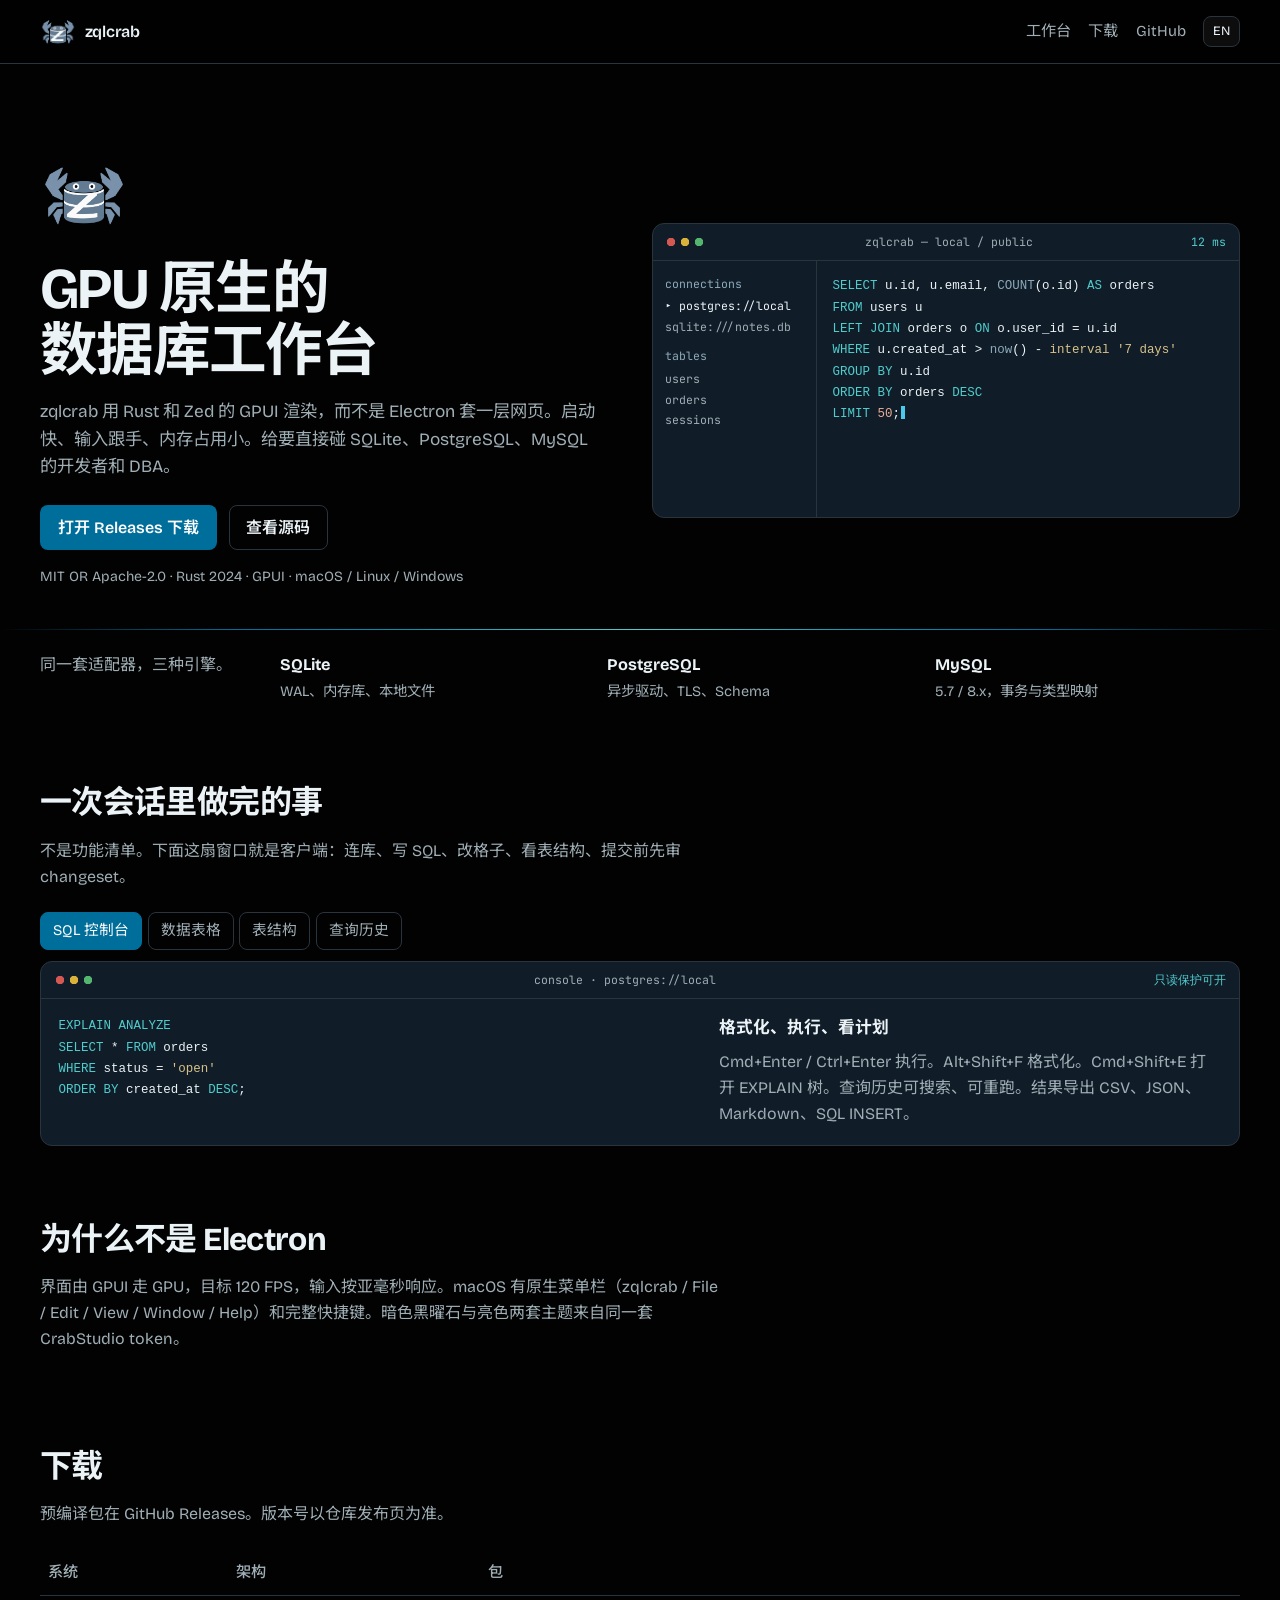
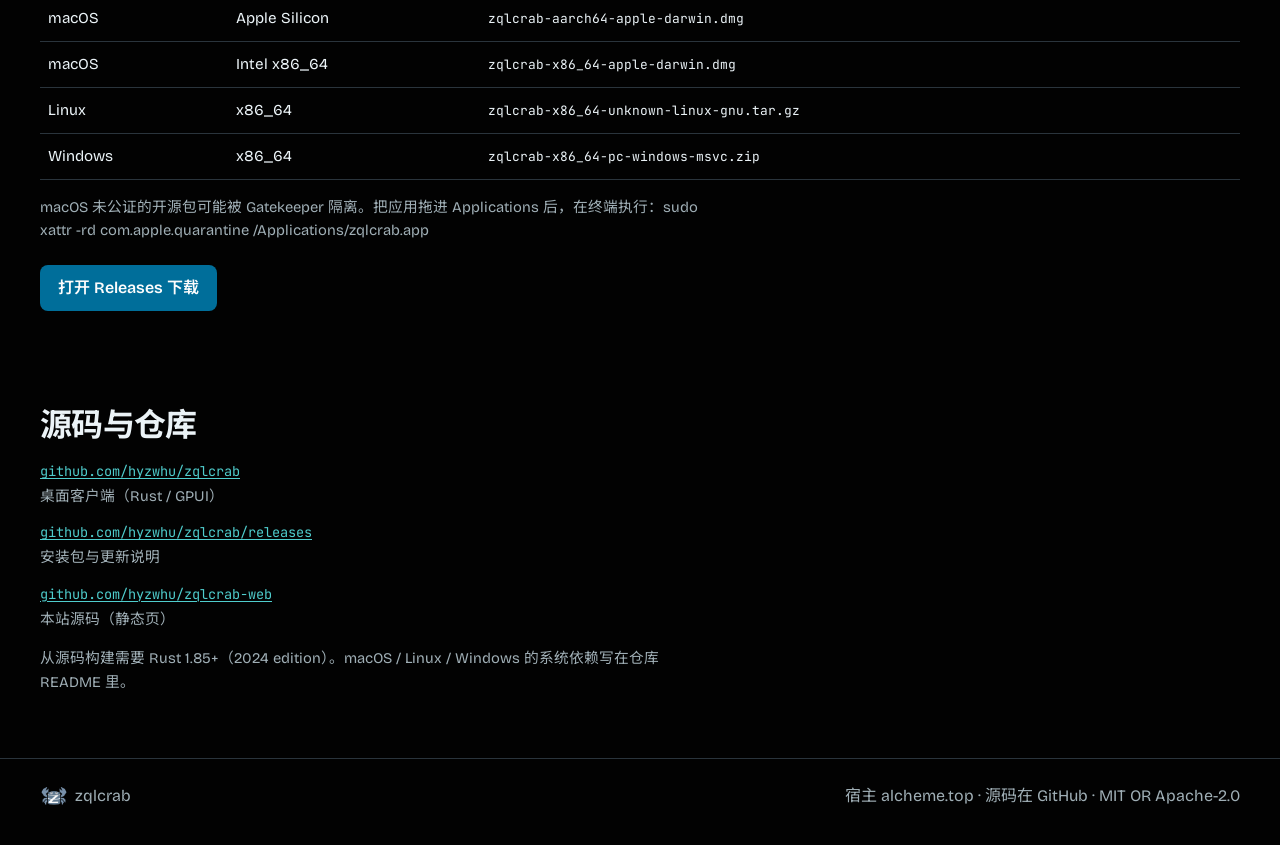
==== index.html @ 31f0d7bd "feat: add zqlcrab product portal for alcheme.top Static bilingual landing page with GitHub source/re" ====
<!DOCTYPE html>
<html lang="zh-CN">
  <head>
    <meta charset="utf-8" />
    <meta name="viewport" content="width=device-width, initial-scale=1" />
    <title>zqlcrab — GPU 原生数据库客户端</title>
    <meta
      name="description"
      content="zqlcrab 是用 Rust 与 GPUI 打造的 GPU 加速数据库桌面客户端。连接 SQLite、PostgreSQL、MySQL，无 Electron、无 Webview。"
    />
    <link rel="canonical" href="https://alcheme.top/" />
    <meta property="og:title" content="zqlcrab — GPU 原生数据库客户端" />
    <meta
      property="og:description"
      content="Rust + GPUI。120 FPS。SQLite / PostgreSQL / MySQL。"
    />
    <meta property="og:url" content="https://alcheme.top/" />
    <meta property="og:type" content="website" />
    <meta property="og:image" content="https://alcheme.top/assets/logo.png" />
    <meta name="theme-color" content="#0a0a0a" />
    <link rel="icon" href="assets/favicon-32.png" type="image/png" />
    <link rel="apple-touch-icon" href="assets/apple-touch-icon.png" />
    <link rel="preconnect" href="https://fonts.googleapis.com" />
    <link rel="preconnect" href="https://fonts.gstatic.com" crossorigin />
    <link
      href="https://fonts.googleapis.com/css2?family=Bricolage+Grotesque:opsz,wght@12..96,400;500;600;700&family=JetBrains+Mono:wght@400;500&family=Noto+Sans+SC:wght@400;500;700&display=swap"
      rel="stylesheet"
    />
    <link rel="stylesheet" href="styles.css" />
  </head>
  <body>
    <a class="skip" href="#main" data-i18n="skip">跳到正文</a>

    <header class="nav">
      <a class="brand" href="#top">
        <img src="assets/logo.png" alt="" width="36" height="36" />
        <span>zqlcrab</span>
      </a>
      <nav aria-label="Primary">
        <a href="#workbench" data-i18n="navWorkbench">工作台</a>
        <a href="#download" data-i18n="navDownload">下载</a>
        <a href="https://github.com/hyzwhu/zqlcrab" rel="noopener noreferrer">GitHub</a>
        <button type="button" class="lang" id="lang-toggle" aria-pressed="false">
          EN
        </button>
      </nav>
    </header>

    <main id="main">
      <section class="hero" id="top">
        <div class="hero-copy">
          <p class="mark">
            <img src="assets/logo.png" alt="zqlcrab crab-and-barrel mark" width="88" height="88" />
          </p>
          <h1 data-i18n="heroTitle">GPU 原生的数据库工作台</h1>
          <p class="lede" data-i18n="heroLede">
            zqlcrab 用 Rust 和 Zed 的 GPUI 渲染，而不是 Electron 套一层网页。启动快、输入跟手、内存占用小。给要直接碰 SQLite、PostgreSQL、MySQL 的开发者和 DBA。
          </p>
          <div class="cta-row">
            <a class="btn primary" href="https://github.com/hyzwhu/zqlcrab/releases" rel="noopener noreferrer" data-i18n="ctaDownload">打开 Releases 下载</a>
            <a class="btn ghost" href="https://github.com/hyzwhu/zqlcrab" rel="noopener noreferrer" data-i18n="ctaSource">查看源码</a>
          </div>
          <p class="meta">
            MIT OR Apache-2.0
            ·
            <span data-i18n="metaStack">Rust 2024 · GPUI · macOS / Linux / Windows</span>
          </p>
        </div>

        <aside class="hero-stage" aria-hidden="true">
          <div class="window">
            <div class="titlebar">
              <span class="dots"></span>
              <span class="title">zqlcrab — local / public</span>
              <span class="ping">12 ms</span>
            </div>
            <div class="window-body">
              <div class="sidebar">
                <p class="side-label">connections</p>
                <p class="side-item on">▸ postgres://local</p>
                <p class="side-item">sqlite:///notes.db</p>
                <p class="side-label">tables</p>
                <p class="side-item">users</p>
                <p class="side-item">orders</p>
                <p class="side-item">sessions</p>
              </div>
              <div class="console">
                <pre><code><span class="kw">SELECT</span> u.id, u.email, <span class="fn">COUNT</span>(o.id) <span class="kw">AS</span> orders
<span class="kw">FROM</span> users u
<span class="kw">LEFT JOIN</span> orders o <span class="kw">ON</span> o.user_id = u.id
<span class="kw">WHERE</span> u.created_at &gt; <span class="fn">now</span>() - <span class="str">interval '7 days'</span>
<span class="kw">GROUP BY</span> u.id
<span class="kw">ORDER BY</span> orders <span class="kw">DESC</span>
<span class="kw">LIMIT</span> <span class="num">50</span>;<span class="caret"></span></code></pre>
              </div>
            </div>
          </div>
        </aside>
      </section>

      <div class="waterline" aria-hidden="true"></div>

      <section class="engines" aria-label="Supported engines">
        <p data-i18n="enginesLead">同一套适配器，三种引擎。</p>
        <ul>
          <li><strong>SQLite</strong> <span data-i18n="engSqlite">WAL、内存库、本地文件</span></li>
          <li><strong>PostgreSQL</strong> <span data-i18n="engPg">异步驱动、TLS、Schema</span></li>
          <li><strong>MySQL</strong> <span data-i18n="engMy">5.7 / 8.x，事务与类型映射</span></li>
        </ul>
      </section>

      <section class="workbench" id="workbench">
        <header class="section-head">
          <h2 data-i18n="wbTitle">一次会话里做完的事</h2>
          <p data-i18n="wbLede">
            不是功能清单。下面这扇窗口就是客户端：连库、写 SQL、改格子、看表结构、提交前先审 changeset。
          </p>
        </header>

        <div class="tour">
          <div class="tour-tabs" role="tablist" aria-label="Workbench panels">
            <button type="button" role="tab" id="tab-console" aria-controls="panel-console" aria-selected="true" data-panel="console" data-i18n="tabConsole">SQL 控制台</button>
            <button type="button" role="tab" id="tab-grid" aria-controls="panel-grid" aria-selected="false" data-panel="grid" data-i18n="tabGrid">数据表格</button>
            <button type="button" role="tab" id="tab-schema" aria-controls="panel-schema" aria-selected="false" data-panel="schema" data-i18n="tabSchema">表结构</button>
            <button type="button" role="tab" id="tab-history" aria-controls="panel-history" aria-selected="false" data-panel="history" data-i18n="tabHistory">查询历史</button>
          </div>

          <div class="tour-stage window">
            <div class="titlebar">
              <span class="dots"></span>
              <span class="title" id="tour-title">console · postgres://local</span>
              <span class="ping" data-i18n="safeMode">只读保护可开</span>
            </div>

            <div class="panel on" id="panel-console" role="tabpanel" aria-labelledby="tab-console">
              <div class="split">
                <pre class="sql"><code><span class="kw">EXPLAIN</span> <span class="kw">ANALYZE</span>
<span class="kw">SELECT</span> * <span class="kw">FROM</span> orders
<span class="kw">WHERE</span> status = <span class="str">'open'</span>
<span class="kw">ORDER BY</span> created_at <span class="kw">DESC</span>;</code></pre>
                <div class="copy">
                  <h3 data-i18n="consoleH">格式化、执行、看计划</h3>
                  <p data-i18n="consoleP">
                    Cmd+Enter / Ctrl+Enter 执行。Alt+Shift+F 格式化。Cmd+Shift+E 打开 EXPLAIN 树。查询历史可搜索、可重跑。结果导出 CSV、JSON、Markdown、SQL INSERT。
                  </p>
                </div>
              </div>
            </div>

            <div class="panel" id="panel-grid" role="tabpanel" aria-labelledby="tab-grid" hidden>
              <div class="split">
                <table class="grid">
                  <thead>
                    <tr><th>id</th><th>email</th><th>plan</th><th>created_at</th></tr>
                  </thead>
                  <tbody>
                    <tr><td>1042</td><td>ada@harbor.dev</td><td class="dirty">pro</td><td>2026-09-01</td></tr>
                    <tr class="strike"><td>1043</td><td>lin@harbor.dev</td><td>free</td><td>2026-09-04</td></tr>
                    <tr class="insert"><td>·</td><td>new@harbor.dev</td><td>pro</td><td>2026-09-20</td></tr>
                  </tbody>
                </table>
                <div class="copy">
                  <h3 data-i18n="gridH">改格子，先审再写库</h3>
                  <p data-i18n="gridP">
                    双击编辑。插入空行或克隆一行。删除带删除线。所有 INSERT / UPDATE / DELETE 先收进 changeset，生成一段事务 SQL，确认后才提交。
                  </p>
                </div>
              </div>
            </div>

            <div class="panel" id="panel-schema" role="tabpanel" aria-labelledby="tab-schema" hidden>
              <div class="split">
                <table class="grid schema">
                  <thead>
                    <tr><th>column</th><th>type</th><th>null</th><th>key</th></tr>
                  </thead>
                  <tbody>
                    <tr><td>id</td><td>bigint</td><td>NO</td><td>PK</td></tr>
                    <tr><td>email</td><td>text</td><td>NO</td><td>UQ</td></tr>
                    <tr><td>plan</td><td>text</td><td>NO</td><td></td></tr>
                    <tr><td>created_at</td><td>timestamptz</td><td>NO</td><td></td></tr>
                  </tbody>
                </table>
                <div class="copy">
                  <h3 data-i18n="schemaH">建表时就能看到方言 DDL</h3>
                  <p data-i18n="schemaP">
                    可视化加列、主键、自增、默认值、注释。索引设计器支持多列唯一/普通索引。可以直接执行，或把 DDL 丢进控制台再改。
                  </p>
                </div>
              </div>
            </div>

            <div class="panel" id="panel-history" role="tabpanel" aria-labelledby="tab-history" hidden>
              <div class="split">
                <ul class="history">
                  <li><time>12:04</time><code>SELECT count(*) FROM orders</code></li>
                  <li><time>11:51</time><code>UPDATE users SET plan = 'pro' WHERE id = 1042</code></li>
                  <li><time>11:40</time><code>EXPLAIN ANALYZE SELECT * FROM orders</code></li>
                </ul>
                <div class="copy">
                  <h3 data-i18n="histH">会话还在</h3>
                  <p data-i18n="histP">
                    连接写在本机配置里。上次打开的库会在下次启动时接上。延迟 ping、测试连接、切库都在标题栏完成。
                  </p>
                </div>
              </div>
            </div>
          </div>
        </div>
      </section>

      <section class="native">
        <h2 data-i18n="nativeTitle">为什么不是 Electron</h2>
        <p data-i18n="nativeP">
          界面由 GPUI 走 GPU，目标 120 FPS，输入按亚毫秒响应。macOS 有原生菜单栏（zqlcrab / File / Edit / View / Window / Help）和完整快捷键。暗色黑曜石与亮色两套主题来自同一套 CrabStudio token。
        </p>
      </section>

      <section class="download" id="download">
        <h2 data-i18n="dlTitle">下载</h2>
        <p data-i18n="dlLede">
          预编译包在 GitHub Releases。版本号以仓库发布页为准。
        </p>
        <div class="table-wrap">
          <table>
            <thead>
              <tr>
                <th data-i18n="colOs">系统</th>
                <th data-i18n="colArch">架构</th>
                <th data-i18n="colPkg">包</th>
              </tr>
            </thead>
            <tbody>
              <tr>
                <td>macOS</td>
                <td>Apple Silicon</td>
                <td><code>zqlcrab-aarch64-apple-darwin.dmg</code></td>
              </tr>
              <tr>
                <td>macOS</td>
                <td>Intel x86_64</td>
                <td><code>zqlcrab-x86_64-apple-darwin.dmg</code></td>
              </tr>
              <tr>
                <td>Linux</td>
                <td>x86_64</td>
                <td><code>zqlcrab-x86_64-unknown-linux-gnu.tar.gz</code></td>
              </tr>
              <tr>
                <td>Windows</td>
                <td>x86_64</td>
                <td><code>zqlcrab-x86_64-pc-windows-msvc.zip</code></td>
              </tr>
            </tbody>
          </table>
        </div>
        <p class="note" data-i18n="gatekeeper">
          macOS 未公证的开源包可能被 Gatekeeper 隔离。把应用拖进 Applications 后，在终端执行：sudo xattr -rd com.apple.quarantine /Applications/zqlcrab.app
        </p>
        <p>
          <a class="btn primary" href="https://github.com/hyzwhu/zqlcrab/releases" rel="noopener noreferrer" data-i18n="ctaDownload">打开 Releases 下载</a>
        </p>
      </section>

      <section class="source" id="source">
        <h2 data-i18n="srcTitle">源码与仓库</h2>
        <ul class="repos">
          <li>
            <a href="https://github.com/hyzwhu/zqlcrab" rel="noopener noreferrer">github.com/hyzwhu/zqlcrab</a>
            <span data-i18n="repoApp">桌面客户端（Rust / GPUI）</span>
          </li>
          <li>
            <a href="https://github.com/hyzwhu/zqlcrab/releases" rel="noopener noreferrer">github.com/hyzwhu/zqlcrab/releases</a>
            <span data-i18n="repoRel">安装包与更新说明</span>
          </li>
          <li>
            <a href="https://github.com/hyzwhu/zqlcrab-web" rel="noopener noreferrer">github.com/hyzwhu/zqlcrab-web</a>
            <span data-i18n="repoWeb">本站源码（静态页）</span>
          </li>
        </ul>
        <p class="note" data-i18n="srcNote">
          从源码构建需要 Rust 1.85+（2024 edition）。macOS / Linux / Windows 的系统依赖写在仓库 README 里。
        </p>
      </section>
    </main>

    <footer>
      <p>
        <img src="assets/logo.png" alt="" width="28" height="28" />
        zqlcrab
      </p>
      <p>
        <span data-i18n="footer">宿主 alcheme.top · 源码在 GitHub · MIT OR Apache-2.0</span>
      </p>
    </footer>

    <script src="app.js"></script>
  </body>
</html>
---- styles.css ----
:root {
  --bg: oklch(0.09 0 0);
  --surface: oklch(0.16 0 0);
  --surface-app: oklch(0.22 0.03 250);
  --ink: oklch(0.96 0.01 230);
  --muted: oklch(0.74 0.02 230);
  --primary: oklch(0.5 0.12 230);
  --primary-hover: oklch(0.44 0.11 230);
  --on-primary: oklch(0.99 0 0);
  --tide: oklch(0.78 0.11 195);
  --on-tide: oklch(0.14 0.02 230);
  --steel: oklch(0.72 0.04 230);
  --border: oklch(0.32 0.02 240);
  --focus: oklch(0.78 0.12 220);
  --success: oklch(0.48 0.1 160);
  --dirty: oklch(0.72 0.14 75);
  --insert: oklch(0.55 0.1 160);
  --danger: oklch(0.48 0.16 25);
  --font: "Bricolage Grotesque", "Noto Sans SC", sans-serif;
  --mono: "JetBrains Mono", Menlo, monospace;
  --radius: 8px;
  --z-nav: 20;
  --measure: 68ch;
}

*,
*::before,
*::after {
  box-sizing: border-box;
}

html {
  scroll-behavior: smooth;
  scroll-padding-top: 4.25rem;
}

body {
  margin: 0;
  background: var(--bg);
  color: var(--ink);
  font-family: var(--font);
  font-size: 1rem;
  line-height: 1.6;
  min-height: 100dvh;
}

img {
  max-width: 100%;
  height: auto;
}

a {
  color: var(--tide);
  text-decoration-thickness: 1px;
  text-underline-offset: 0.18em;
}

a:hover {
  color: var(--ink);
}

:focus-visible {
  outline: 2px solid var(--focus);
  outline-offset: 3px;
}

.skip {
  position: absolute;
  left: 0.75rem;
  top: -3rem;
  background: var(--primary);
  color: var(--on-primary);
  padding: 0.4rem 0.7rem;
  z-index: 40;
}

.skip:focus {
  top: 0.75rem;
}

.nav {
  position: sticky;
  top: 0;
  z-index: var(--z-nav);
  display: flex;
  align-items: center;
  justify-content: space-between;
  gap: 1rem;
  padding: 0.85rem clamp(1rem, 4vw, 2.5rem);
  background: color-mix(in oklch, var(--bg) 88%, transparent);
  backdrop-filter: blur(10px);
  border-bottom: 1px solid var(--border);
}

.brand {
  display: flex;
  align-items: center;
  gap: 0.55rem;
  color: var(--ink);
  text-decoration: none;
  font-weight: 600;
  letter-spacing: -0.02em;
}

.brand img {
  width: 36px;
  height: 36px;
  display: block;
}

.nav nav {
  display: flex;
  align-items: center;
  gap: 1.1rem;
}

.nav nav a {
  color: var(--muted);
  text-decoration: none;
  font-size: 0.95rem;
}

.nav nav a:hover {
  color: var(--ink);
}

.lang {
  appearance: none;
  border: 1px solid var(--border);
  background: var(--surface);
  color: var(--ink);
  font: inherit;
  font-size: 0.8rem;
  padding: 0.28rem 0.55rem;
  border-radius: var(--radius);
  cursor: pointer;
}

.lang[aria-pressed="true"] {
  border-color: var(--primary);
  color: var(--tide);
}

.hero {
  display: grid;
  grid-template-columns: minmax(0, 1fr) minmax(0, 1.05fr);
  gap: clamp(1.5rem, 4vw, 3.5rem);
  align-items: center;
  padding: clamp(2.5rem, 7vw, 5.5rem) clamp(1rem, 4vw, 2.5rem) 2.5rem;
}

.hero-copy h1 {
  font-size: clamp(2.1rem, 5.2vw, 3.6rem);
  font-weight: 700;
  letter-spacing: -0.03em;
  line-height: 1.08;
  text-wrap: balance;
  margin: 0 0 1rem;
  max-width: 14ch;
}

.lede {
  max-width: var(--measure);
  color: var(--muted);
  font-size: 1.08rem;
  margin: 0 0 1.5rem;
}

.mark {
  margin: 0 0 1.1rem;
}

.mark img {
  width: 88px;
  height: 88px;
  display: block;
}

.cta-row {
  display: flex;
  flex-wrap: wrap;
  gap: 0.75rem;
  margin-bottom: 1rem;
}

.btn {
  display: inline-flex;
  align-items: center;
  justify-content: center;
  min-height: 2.75rem;
  padding: 0.55rem 1.05rem;
  border-radius: var(--radius);
  font-weight: 600;
  text-decoration: none;
  border: 1px solid transparent;
}

.btn.primary {
  background: var(--primary);
  color: var(--on-primary);
}

.btn.primary:hover {
  background: var(--primary-hover);
  color: var(--on-primary);
}

.btn.ghost {
  background: transparent;
  color: var(--ink);
  border-color: var(--border);
}

.btn.ghost:hover {
  border-color: var(--steel);
  color: var(--ink);
}

.meta {
  color: var(--muted);
  font-size: 0.88rem;
  margin: 0;
}

.window {
  background: var(--surface-app);
  border: 1px solid var(--border);
  border-radius: 12px;
  overflow: hidden;
}

.titlebar {
  display: flex;
  align-items: center;
  justify-content: space-between;
  gap: 0.75rem;
  padding: 0.55rem 0.8rem;
  border-bottom: 1px solid var(--border);
  font-family: var(--mono);
  font-size: 0.72rem;
  color: var(--muted);
}

.dots {
  width: 42px;
  height: 10px;
  border-radius: 999px;
  background:
    radial-gradient(circle at 6px 5px, oklch(0.62 0.16 25) 4px, transparent 4.5px),
    radial-gradient(circle at 20px 5px, oklch(0.78 0.14 90) 4px, transparent 4.5px),
    radial-gradient(circle at 34px 5px, oklch(0.7 0.14 150) 4px, transparent 4.5px);
}

.ping {
  color: var(--tide);
}

.window-body {
  display: grid;
  grid-template-columns: 10.25rem minmax(0, 1fr);
  min-height: 16rem;
}

.sidebar {
  border-right: 1px solid var(--border);
  padding: 0.85rem 0.75rem;
  font-family: var(--mono);
  font-size: 0.72rem;
  color: var(--muted);
}

.side-label {
  margin: 0.7rem 0 0.25rem;
  color: var(--steel);
}

.side-label:first-child {
  margin-top: 0;
}

.side-item {
  margin: 0.15rem 0;
}

.side-item.on {
  color: var(--ink);
}

.console {
  margin: 0;
  padding: 0.9rem 1rem;
  overflow: auto;
}

.console pre,
.sql,
.history code {
  font-family: var(--mono);
  font-size: 0.78rem;
  line-height: 1.55;
  margin: 0;
}

.kw {
  color: var(--tide);
}

.fn {
  color: var(--steel);
}

.str {
  color: oklch(0.82 0.08 90);
}

.num {
  color: oklch(0.8 0.08 40);
}

.caret {
  display: inline-block;
  width: 0.5ch;
  height: 1em;
  background: var(--focus);
  margin-left: 1px;
  vertical-align: -0.1em;
  animation: blink 1.1s steps(1) infinite;
}

@keyframes blink {
  50% {
    opacity: 0;
  }
}

.waterline {
  height: 1px;
  background: linear-gradient(
    90deg,
    transparent,
    var(--primary) 18%,
    var(--tide) 50%,
    var(--primary) 82%,
    transparent
  );
}

.engines {
  padding: 1.4rem clamp(1rem, 4vw, 2.5rem) 0.4rem;
  display: grid;
  grid-template-columns: minmax(8rem, 14rem) 1fr;
  gap: 1rem;
  align-items: start;
}

.engines p {
  margin: 0;
  color: var(--muted);
}

.engines ul {
  list-style: none;
  margin: 0;
  padding: 0;
  display: grid;
  grid-template-columns: repeat(3, minmax(0, 1fr));
  gap: 0.8rem 1.4rem;
}

.engines li {
  margin: 0;
}

.engines strong {
  display: block;
  font-size: 1.02rem;
}

.engines span {
  color: var(--muted);
  font-size: 0.9rem;
}

.workbench,
.native,
.download,
.source {
  padding: clamp(2.4rem, 6vw, 4.2rem) clamp(1rem, 4vw, 2.5rem) 0;
}

.section-head h2,
.native h2,
.download h2,
.source h2 {
  font-size: clamp(1.5rem, 3vw, 2rem);
  letter-spacing: -0.02em;
  text-wrap: balance;
  margin: 0 0 0.6rem;
}

.section-head p,
.native p,
.download > p,
.source > p {
  max-width: var(--measure);
  color: var(--muted);
  margin: 0 0 1.4rem;
}

.tour-tabs {
  display: flex;
  flex-wrap: wrap;
  gap: 0.35rem;
  margin-bottom: 0.7rem;
}

.tour-tabs button {
  appearance: none;
  background: transparent;
  border: 1px solid var(--border);
  color: var(--muted);
  font: inherit;
  font-size: 0.92rem;
  padding: 0.4rem 0.75rem;
  border-radius: var(--radius);
  cursor: pointer;
}

.tour-tabs button[aria-selected="true"] {
  background: var(--primary);
  border-color: var(--primary);
  color: var(--on-primary);
}

.panel {
  padding: 1rem 1.1rem 1.2rem;
}

.panel[hidden] {
  display: none;
}

.split {
  display: grid;
  grid-template-columns: minmax(0, 1.15fr) minmax(0, 0.9fr);
  gap: 1.2rem;
  align-items: start;
}

.copy h3 {
  margin: 0 0 0.45rem;
  font-size: 1.05rem;
}

.copy p {
  margin: 0;
  color: var(--muted);
}

.grid {
  width: 100%;
  border-collapse: collapse;
  font-family: var(--mono);
  font-size: 0.75rem;
}

.grid th,
.grid td {
  text-align: left;
  padding: 0.4rem 0.45rem;
  border-bottom: 1px solid var(--border);
}

.grid th {
  color: var(--steel);
  font-weight: 500;
}

.dirty {
  color: var(--dirty);
}

.strike td {
  text-decoration: line-through;
  color: var(--danger);
}

.insert td {
  color: var(--insert);
}

.history {
  list-style: none;
  margin: 0;
  padding: 0;
  display: grid;
  gap: 0.55rem;
}

.history li {
  display: grid;
  grid-template-columns: 3.2rem 1fr;
  gap: 0.6rem;
  font-size: 0.8rem;
}

.history time {
  font-family: var(--mono);
  color: var(--steel);
}

.native {
  max-width: 52rem;
}

.download table {
  width: 100%;
  border-collapse: collapse;
  font-size: 0.95rem;
}

.download th,
.download td {
  text-align: left;
  padding: 0.65rem 0.5rem;
  border-bottom: 1px solid var(--border);
}

.download th {
  color: var(--muted);
  font-weight: 500;
}

.download code,
.source a {
  font-family: var(--mono);
  font-size: 0.85em;
}

.table-wrap {
  overflow-x: auto;
  margin-bottom: 1rem;
}

.note {
  color: var(--muted);
  font-size: 0.92rem;
  max-width: var(--measure);
}

.repos {
  list-style: none;
  margin: 0 0 1rem;
  padding: 0;
  display: grid;
  gap: 0.85rem;
}

.repos li {
  display: grid;
  gap: 0.15rem;
}

.repos span {
  color: var(--muted);
  font-size: 0.92rem;
}

footer {
  margin-top: 4rem;
  padding: 1.4rem clamp(1rem, 4vw, 2.5rem) 2.2rem;
  border-top: 1px solid var(--border);
  color: var(--muted);
  display: flex;
  flex-wrap: wrap;
  gap: 0.6rem 1.5rem;
  align-items: center;
  justify-content: space-between;
}

footer p {
  margin: 0;
  display: flex;
  align-items: center;
  gap: 0.45rem;
}

footer img {
  width: 28px;
  height: 28px;
}

@media (max-width: 900px) {
  .hero,
  .engines,
  .window-body,
  .split {
    grid-template-columns: 1fr;
  }

  .hero-copy h1 {
    max-width: none;
  }

  .engines ul {
    grid-template-columns: 1fr;
  }

  .sidebar {
    border-right: 0;
    border-bottom: 1px solid var(--border);
    display: flex;
    flex-wrap: wrap;
    gap: 0.35rem 0.8rem;
  }

  .side-label {
    width: 100%;
    margin-top: 0.2rem;
  }
}

@media (max-width: 640px) {
  .nav nav a:not([href*="github"]) {
    display: none;
  }

  .hero {
    padding-top: 1.8rem;
  }
}

@media (prefers-reduced-motion: reduce) {
  html {
    scroll-behavior: auto;
  }

  .caret {
    animation: none;
  }
}
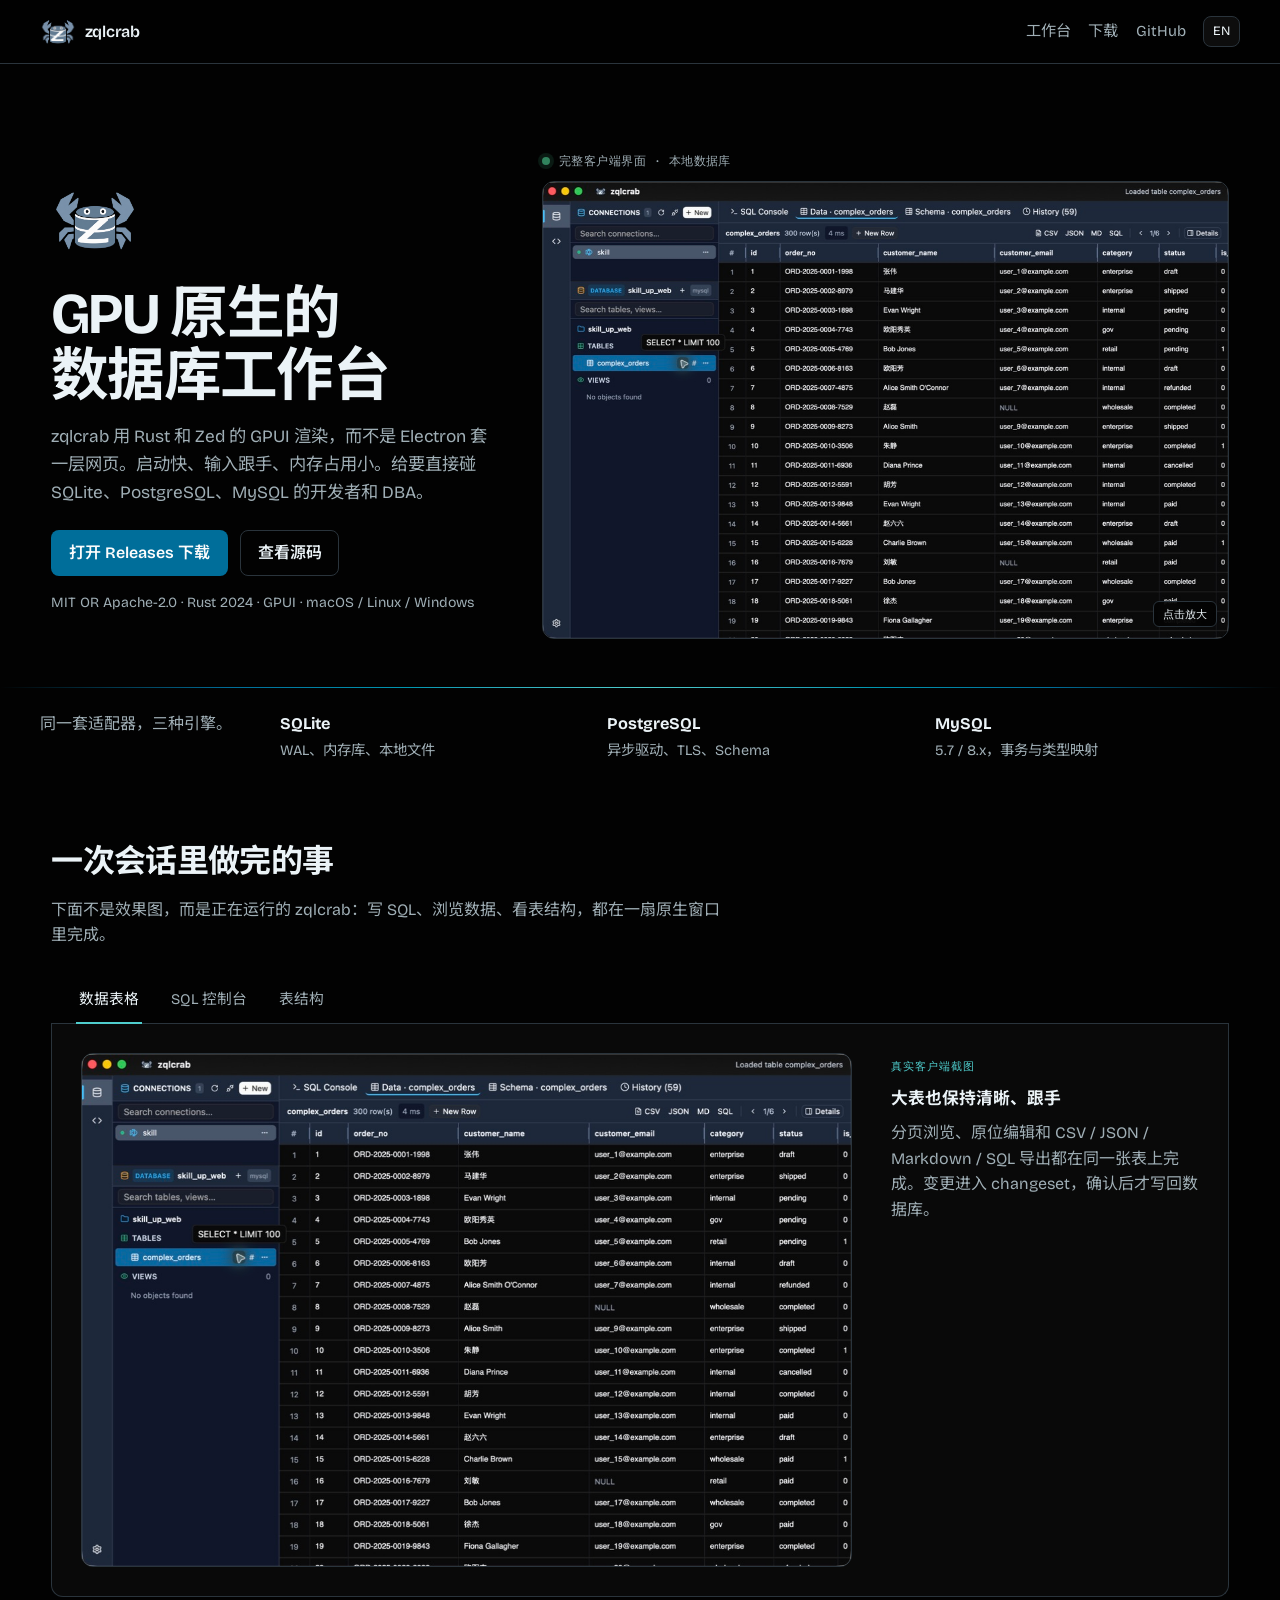
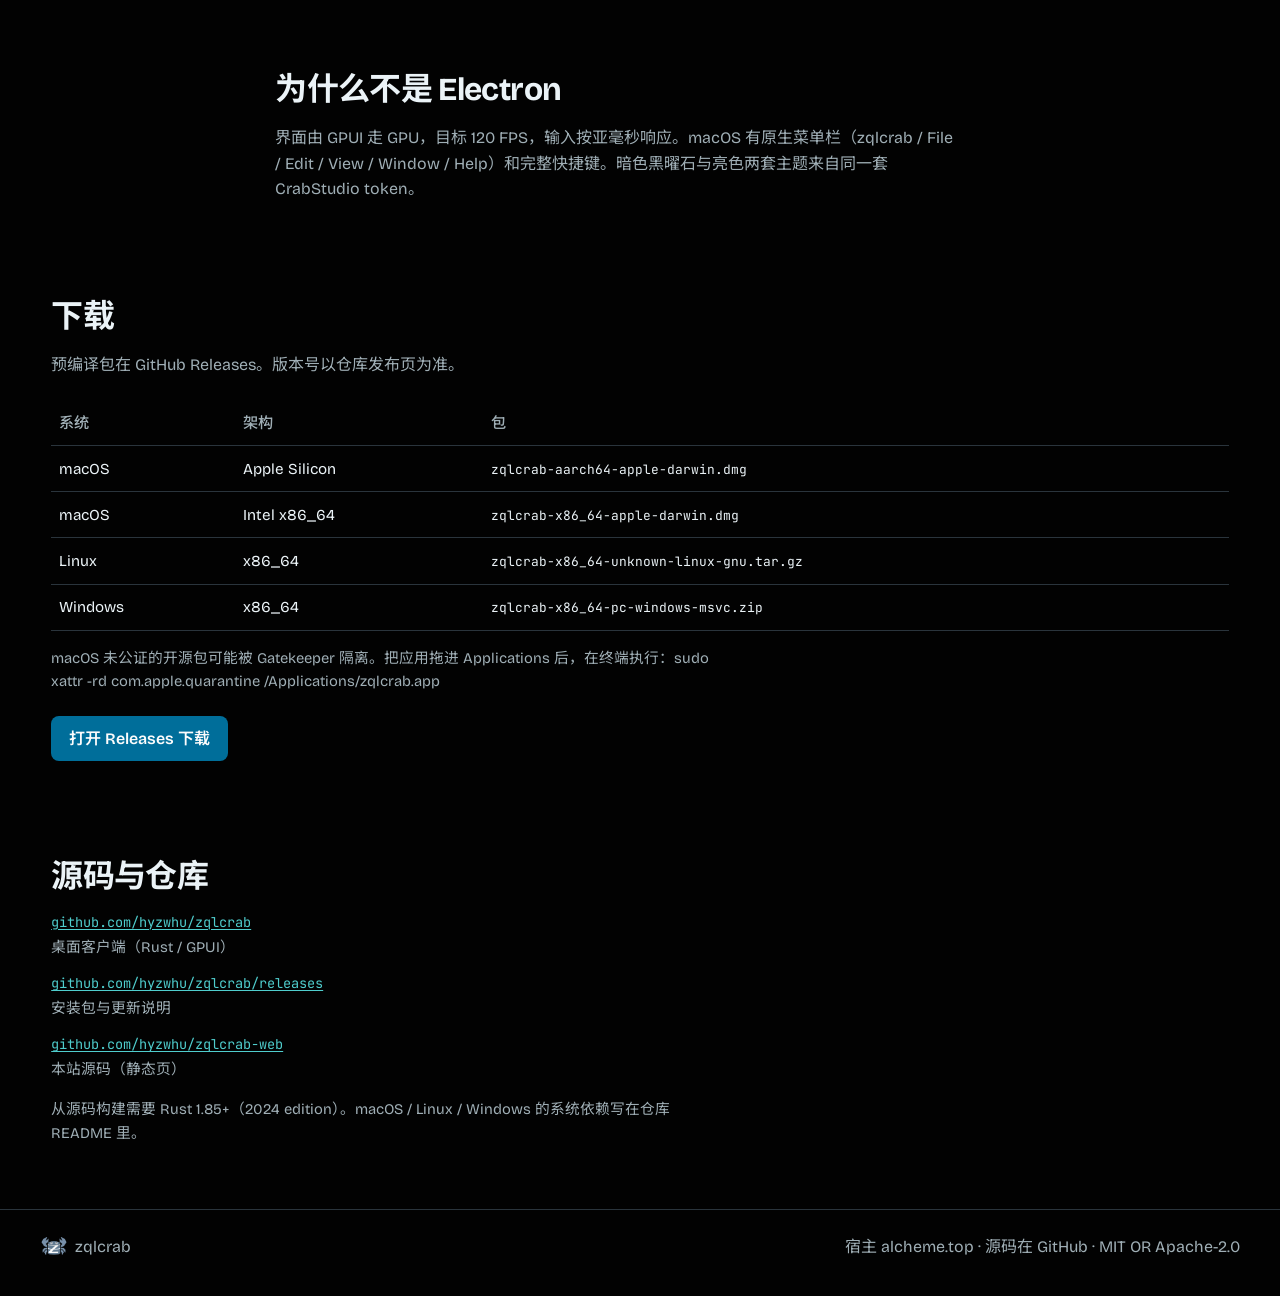
==== commit 0dca216d: "feat: showcase real zqlcrab client screenshots" ====
--- a/index.html
+++ b/index.html
@@ -23,7 +23,7 @@
     <link rel="preconnect" href="https://fonts.googleapis.com" />
     <link rel="preconnect" href="https://fonts.gstatic.com" crossorigin />
     <link
-      href="https://fonts.googleapis.com/css2?family=Bricolage+Grotesque:opsz,wght@12..96,400;500;600;700&family=JetBrains+Mono:wght@400;500&family=Noto+Sans+SC:wght@400;500;700&display=swap"
+      href="https://fonts.googleapis.com/css2?family=Bricolage+Grotesque:opsz,wght@12..96,400;500;600;700&amp;family=JetBrains+Mono:wght@400;500&amp;family=Noto+Sans+SC:wght@400;500;700&amp;display=swap"
       rel="stylesheet"
     />
     <link rel="stylesheet" href="styles.css" />
@@ -67,34 +67,29 @@
           </p>
         </div>
 
-        <aside class="hero-stage" aria-hidden="true">
-          <div class="window">
-            <div class="titlebar">
-              <span class="dots"></span>
-              <span class="title">zqlcrab — local / public</span>
-              <span class="ping">12 ms</span>
-            </div>
-            <div class="window-body">
-              <div class="sidebar">
-                <p class="side-label">connections</p>
-                <p class="side-item on">▸ postgres://local</p>
-                <p class="side-item">sqlite:///notes.db</p>
-                <p class="side-label">tables</p>
-                <p class="side-item">users</p>
-                <p class="side-item">orders</p>
-                <p class="side-item">sessions</p>
-              </div>
-              <div class="console">
-                <pre><code><span class="kw">SELECT</span> u.id, u.email, <span class="fn">COUNT</span>(o.id) <span class="kw">AS</span> orders
-<span class="kw">FROM</span> users u
-<span class="kw">LEFT JOIN</span> orders o <span class="kw">ON</span> o.user_id = u.id
-<span class="kw">WHERE</span> u.created_at &gt; <span class="fn">now</span>() - <span class="str">interval '7 days'</span>
-<span class="kw">GROUP BY</span> u.id
-<span class="kw">ORDER BY</span> orders <span class="kw">DESC</span>
-<span class="kw">LIMIT</span> <span class="num">50</span>;<span class="caret"></span></code></pre>
-              </div>
-            </div>
-          </div>
+        <aside class="hero-stage">
+          <div class="capture-label">
+            <span class="live-dot" aria-hidden="true"></span>
+            <span data-i18n="captureLabel">完整客户端界面 · 本地数据库</span>
+          </div>
+          <button
+            class="shot-frame hero-shot"
+            type="button"
+            data-lightbox="assets/screenshots/zqlcrab-data.jpg"
+            data-caption-key="dataCaption"
+            aria-label="放大查看数据表格截图"
+            data-i18n-aria="zoomData"
+          >
+            <img
+              src="assets/screenshots/zqlcrab-data.jpg"
+              alt="zqlcrab 数据表格完整窗口"
+              width="1152"
+              height="768"
+              fetchpriority="high"
+              data-i18n-alt="dataAlt"
+            />
+            <span class="zoom-hint" data-i18n="zoomHint">点击放大</span>
+          </button>
         </aside>
       </section>
 
@@ -117,91 +112,49 @@
           </p>
         </header>
 
-        <div class="tour">
+        <div class="tour real-tour">
           <div class="tour-tabs" role="tablist" aria-label="Workbench panels">
-            <button type="button" role="tab" id="tab-console" aria-controls="panel-console" aria-selected="true" data-panel="console" data-i18n="tabConsole">SQL 控制台</button>
-            <button type="button" role="tab" id="tab-grid" aria-controls="panel-grid" aria-selected="false" data-panel="grid" data-i18n="tabGrid">数据表格</button>
+            <button type="button" role="tab" id="tab-grid" aria-controls="panel-grid" aria-selected="true" data-panel="grid" data-i18n="tabGrid">数据表格</button>
+            <button type="button" role="tab" id="tab-console" aria-controls="panel-console" aria-selected="false" data-panel="console" data-i18n="tabConsole">SQL 控制台</button>
             <button type="button" role="tab" id="tab-schema" aria-controls="panel-schema" aria-selected="false" data-panel="schema" data-i18n="tabSchema">表结构</button>
-            <button type="button" role="tab" id="tab-history" aria-controls="panel-history" aria-selected="false" data-panel="history" data-i18n="tabHistory">查询历史</button>
-          </div>
-
-          <div class="tour-stage window">
-            <div class="titlebar">
-              <span class="dots"></span>
-              <span class="title" id="tour-title">console · postgres://local</span>
-              <span class="ping" data-i18n="safeMode">只读保护可开</span>
-            </div>
-
-            <div class="panel on" id="panel-console" role="tabpanel" aria-labelledby="tab-console">
-              <div class="split">
-                <pre class="sql"><code><span class="kw">EXPLAIN</span> <span class="kw">ANALYZE</span>
-<span class="kw">SELECT</span> * <span class="kw">FROM</span> orders
-<span class="kw">WHERE</span> status = <span class="str">'open'</span>
-<span class="kw">ORDER BY</span> created_at <span class="kw">DESC</span>;</code></pre>
+          </div>
+
+          <div class="tour-stage">
+            <div class="panel on" id="panel-grid" role="tabpanel" aria-labelledby="tab-grid">
+              <div class="shot-layout">
+                <button class="shot-frame" type="button" data-lightbox="assets/screenshots/zqlcrab-data.jpg" data-caption-key="dataCaption" aria-label="放大查看数据表格截图" data-i18n-aria="zoomData">
+                  <img src="assets/screenshots/zqlcrab-data.jpg" alt="zqlcrab 数据表格完整窗口" width="1152" height="768" loading="lazy" data-i18n-alt="dataAlt" />
+                </button>
                 <div class="copy">
-                  <h3 data-i18n="consoleH">格式化、执行、看计划</h3>
-                  <p data-i18n="consoleP">
-                    Cmd+Enter / Ctrl+Enter 执行。Alt+Shift+F 格式化。Cmd+Shift+E 打开 EXPLAIN 树。查询历史可搜索、可重跑。结果导出 CSV、JSON、Markdown、SQL INSERT。
-                  </p>
+                  <p class="capture-kicker" data-i18n="realCapture">REAL CLIENT CAPTURE</p>
+                  <h3 data-i18n="gridH">大表也保持清晰、跟手</h3>
+                  <p data-i18n="gridP">分页浏览、原位编辑和 CSV / JSON / Markdown / SQL 导出都在同一张表上完成。变更进入 changeset，确认后才写回数据库。</p>
                 </div>
               </div>
             </div>
 
-            <div class="panel" id="panel-grid" role="tabpanel" aria-labelledby="tab-grid" hidden>
-              <div class="split">
-                <table class="grid">
-                  <thead>
-                    <tr><th>id</th><th>email</th><th>plan</th><th>created_at</th></tr>
-                  </thead>
-                  <tbody>
-                    <tr><td>1042</td><td>ada@harbor.dev</td><td class="dirty">pro</td><td>2026-09-01</td></tr>
-                    <tr class="strike"><td>1043</td><td>lin@harbor.dev</td><td>free</td><td>2026-09-04</td></tr>
-                    <tr class="insert"><td>·</td><td>new@harbor.dev</td><td>pro</td><td>2026-09-20</td></tr>
-                  </tbody>
-                </table>
+            <div class="panel" id="panel-console" role="tabpanel" aria-labelledby="tab-console" hidden>
+              <div class="shot-layout">
+                <button class="shot-frame" type="button" data-lightbox="assets/screenshots/zqlcrab-sql.jpg" data-caption-key="sqlCaption" aria-label="放大查看 SQL 控制台截图" data-i18n-aria="zoomSql">
+                  <img src="assets/screenshots/zqlcrab-sql.jpg" alt="zqlcrab SQL 控制台完整窗口" width="1152" height="768" loading="lazy" data-i18n-alt="sqlAlt" />
+                </button>
                 <div class="copy">
-                  <h3 data-i18n="gridH">改格子，先审再写库</h3>
-                  <p data-i18n="gridP">
-                    双击编辑。插入空行或克隆一行。删除带删除线。所有 INSERT / UPDATE / DELETE 先收进 changeset，生成一段事务 SQL，确认后才提交。
-                  </p>
+                  <p class="capture-kicker" data-i18n="realCapture">REAL CLIENT CAPTURE</p>
+                  <h3 data-i18n="consoleH">写 SQL，也读得懂结果</h3>
+                  <p data-i18n="consoleP">格式化、执行、Explain 和结果浏览在同一工作区。查询结果可继续编辑、分页和导出，不需要在窗口之间来回切换。</p>
                 </div>
               </div>
             </div>
 
             <div class="panel" id="panel-schema" role="tabpanel" aria-labelledby="tab-schema" hidden>
-              <div class="split">
-                <table class="grid schema">
-                  <thead>
-                    <tr><th>column</th><th>type</th><th>null</th><th>key</th></tr>
-                  </thead>
-                  <tbody>
-                    <tr><td>id</td><td>bigint</td><td>NO</td><td>PK</td></tr>
-                    <tr><td>email</td><td>text</td><td>NO</td><td>UQ</td></tr>
-                    <tr><td>plan</td><td>text</td><td>NO</td><td></td></tr>
-                    <tr><td>created_at</td><td>timestamptz</td><td>NO</td><td></td></tr>
-                  </tbody>
-                </table>
+              <div class="shot-layout">
+                <button class="shot-frame" type="button" data-lightbox="assets/screenshots/zqlcrab-schema.jpg" data-caption-key="schemaCaption" aria-label="放大查看表结构截图" data-i18n-aria="zoomSchema">
+                  <img src="assets/screenshots/zqlcrab-schema.jpg" alt="zqlcrab 表结构完整窗口" width="1152" height="768" loading="lazy" data-i18n-alt="schemaAlt" />
+                </button>
                 <div class="copy">
-                  <h3 data-i18n="schemaH">建表时就能看到方言 DDL</h3>
-                  <p data-i18n="schemaP">
-                    可视化加列、主键、自增、默认值、注释。索引设计器支持多列唯一/普通索引。可以直接执行，或把 DDL 丢进控制台再改。
-                  </p>
-                </div>
-              </div>
-            </div>
-
-            <div class="panel" id="panel-history" role="tabpanel" aria-labelledby="tab-history" hidden>
-              <div class="split">
-                <ul class="history">
-                  <li><time>12:04</time><code>SELECT count(*) FROM orders</code></li>
-                  <li><time>11:51</time><code>UPDATE users SET plan = 'pro' WHERE id = 1042</code></li>
-                  <li><time>11:40</time><code>EXPLAIN ANALYZE SELECT * FROM orders</code></li>
-                </ul>
-                <div class="copy">
-                  <h3 data-i18n="histH">会话还在</h3>
-                  <p data-i18n="histP">
-                    连接写在本机配置里。上次打开的库会在下次启动时接上。延迟 ping、测试连接、切库都在标题栏完成。
-                  </p>
+                  <p class="capture-kicker" data-i18n="realCapture">REAL CLIENT CAPTURE</p>
+                  <h3 data-i18n="schemaH">类型、约束、索引一眼看清</h3>
+                  <p data-i18n="schemaP">从列类型、空值、主键和默认值，到多列索引与方言 DDL，结构设计与真实数据库保持在同一个上下文里。</p>
                 </div>
               </div>
             </div>
@@ -294,6 +247,14 @@
       </p>
     </footer>
 
+    <dialog class="lightbox" id="screenshot-dialog">
+      <form method="dialog">
+        <button class="lightbox-close" type="submit" aria-label="关闭" data-i18n-aria="close">×</button>
+      </form>
+      <img id="lightbox-image" src="" alt="" />
+      <p id="lightbox-caption"></p>
+    </dialog>
+
     <script src="app.js"></script>
   </body>
 </html>
--- a/styles.css
+++ b/styles.css
@@ -143,10 +143,12 @@
 
 .hero {
   display: grid;
-  grid-template-columns: minmax(0, 1fr) minmax(0, 1.05fr);
+  grid-template-columns: minmax(18rem, 0.82fr) minmax(0, 1.28fr);
   gap: clamp(1.5rem, 4vw, 3.5rem);
   align-items: center;
-  padding: clamp(2.5rem, 7vw, 5.5rem) clamp(1rem, 4vw, 2.5rem) 2.5rem;
+  max-width: 92rem;
+  margin-inline: auto;
+  padding: clamp(2.5rem, 7vw, 5.5rem) clamp(1rem, 4vw, 3.75rem) 3rem;
 }
 
 .hero-copy h1 {
@@ -222,6 +224,84 @@
   margin: 0;
 }
 
+.hero-stage {
+  min-width: 0;
+}
+
+.capture-label {
+  display: flex;
+  align-items: center;
+  gap: 0.55rem;
+  margin: 0 0 0.65rem;
+  color: var(--muted);
+  font-family: var(--mono);
+  font-size: 0.72rem;
+  letter-spacing: 0.04em;
+  text-transform: uppercase;
+}
+
+.live-dot {
+  width: 0.5rem;
+  height: 0.5rem;
+  border-radius: 50%;
+  background: var(--insert);
+  box-shadow: 0 0 0 4px color-mix(in oklch, var(--insert) 18%, transparent);
+}
+
+.shot-frame {
+  position: relative;
+  display: block;
+  width: 100%;
+  padding: 0;
+  overflow: hidden;
+  border: 1px solid var(--border);
+  border-radius: 12px;
+  background: var(--surface-app);
+  color: var(--ink);
+  cursor: zoom-in;
+  text-align: left;
+}
+
+.shot-frame::after {
+  content: "";
+  position: absolute;
+  inset: 0;
+  pointer-events: none;
+  box-shadow: inset 0 0 0 1px color-mix(in oklch, white 5%, transparent);
+}
+
+.shot-frame:hover {
+  border-color: var(--steel);
+}
+
+.shot-frame img {
+  display: block;
+  width: 100%;
+  height: auto;
+}
+
+.hero-shot {
+  max-height: none;
+}
+
+.hero-shot img {
+  height: auto;
+}
+
+.zoom-hint {
+  position: absolute;
+  right: 0.7rem;
+  bottom: 0.7rem;
+  padding: 0.28rem 0.55rem;
+  border: 1px solid var(--border);
+  border-radius: 6px;
+  background: color-mix(in oklch, var(--bg) 82%, transparent);
+  color: var(--ink);
+  font-family: var(--mono);
+  font-size: 0.68rem;
+  backdrop-filter: blur(8px);
+}
+
 .window {
   background: var(--surface-app);
   border: 1px solid var(--border);
@@ -385,7 +465,9 @@
 .native,
 .download,
 .source {
-  padding: clamp(2.4rem, 6vw, 4.2rem) clamp(1rem, 4vw, 2.5rem) 0;
+  width: min(100%, 92rem);
+  margin-inline: auto;
+  padding: clamp(2.4rem, 6vw, 4.2rem) clamp(1rem, 4vw, 3.75rem) 0;
 }
 
 .section-head h2,
@@ -432,8 +514,48 @@
   color: var(--on-primary);
 }
 
+.real-tour {
+  margin-top: 1.8rem;
+}
+
+.real-tour .tour-tabs {
+  margin-bottom: 0;
+  padding-left: 0.75rem;
+  gap: 0;
+  border-bottom: 1px solid var(--border);
+}
+
+.real-tour .tour-tabs button {
+  position: relative;
+  padding: 0.7rem 1rem;
+  border: 0;
+  border-radius: 0;
+}
+
+.real-tour .tour-tabs button[aria-selected="true"] {
+  background: transparent;
+  color: var(--ink);
+}
+
+.real-tour .tour-tabs button[aria-selected="true"]::after {
+  content: "";
+  position: absolute;
+  right: 0.8rem;
+  bottom: -1px;
+  left: 0.8rem;
+  height: 2px;
+  background: var(--tide);
+}
+
+.tour-stage {
+  border: 1px solid var(--border);
+  border-top: 0;
+  border-radius: 0 0 12px 12px;
+  background: color-mix(in oklch, var(--surface) 70%, var(--bg));
+}
+
 .panel {
-  padding: 1rem 1.1rem 1.2rem;
+  padding: clamp(1rem, 3vw, 1.8rem);
 }
 
 .panel[hidden] {
@@ -447,6 +569,35 @@
   align-items: start;
 }
 
+.shot-layout {
+  display: grid;
+  grid-template-columns: minmax(0, 1.6fr) minmax(15rem, 0.64fr);
+  gap: clamp(1.25rem, 3vw, 2.5rem);
+  align-items: start;
+}
+
+.shot-layout .shot-frame {
+  max-height: none;
+}
+
+.shot-layout .shot-frame img {
+  height: auto;
+}
+
+.shot-layout .copy {
+  position: sticky;
+  top: 6rem;
+  padding-top: 0.35rem;
+}
+
+.capture-kicker {
+  margin: 0 0 0.65rem !important;
+  color: var(--tide) !important;
+  font-family: var(--mono);
+  font-size: 0.68rem;
+  letter-spacing: 0.1em;
+}
+
 .copy h3 {
   margin: 0 0 0.45rem;
   font-size: 1.05rem;
@@ -455,6 +606,60 @@
 .copy p {
   margin: 0;
   color: var(--muted);
+}
+
+.lightbox {
+  width: min(94vw, 76rem);
+  max-width: none;
+  max-height: 92vh;
+  margin: auto;
+  padding: 0.75rem;
+  overflow: auto;
+  border: 1px solid var(--border);
+  border-radius: 12px;
+  background: var(--surface);
+  color: var(--ink);
+}
+
+.lightbox::backdrop {
+  background: color-mix(in oklch, var(--bg) 86%, transparent);
+  backdrop-filter: blur(8px);
+}
+
+.lightbox form {
+  position: sticky;
+  top: 0;
+  z-index: 2;
+  height: 0;
+  display: flex;
+  justify-content: flex-end;
+}
+
+.lightbox-close {
+  width: 2.35rem;
+  height: 2.35rem;
+  margin: 0.35rem;
+  border: 1px solid var(--border);
+  border-radius: 8px;
+  background: color-mix(in oklch, var(--bg) 84%, transparent);
+  color: var(--ink);
+  font: 1.4rem/1 var(--font);
+  cursor: pointer;
+  backdrop-filter: blur(8px);
+}
+
+.lightbox img {
+  display: block;
+  width: 100%;
+  height: auto;
+  border-radius: 8px;
+}
+
+.lightbox p {
+  margin: 0.65rem 0 0.1rem;
+  color: var(--muted);
+  text-align: center;
+  font-size: 0.88rem;
 }
 
 .grid {
@@ -594,7 +799,8 @@
   .hero,
   .engines,
   .window-body,
-  .split {
+  .split,
+  .shot-layout {
     grid-template-columns: 1fr;
   }
 
@@ -618,6 +824,12 @@
     width: 100%;
     margin-top: 0.2rem;
   }
+
+  .shot-layout .copy {
+    position: static;
+    max-width: var(--measure);
+    padding-top: 0;
+  }
 }
 
 @media (max-width: 640px) {
@@ -628,6 +840,24 @@
   .hero {
     padding-top: 1.8rem;
   }
+
+  .shot-layout .shot-frame {
+    overflow-x: auto;
+  }
+
+  .shot-layout .shot-frame img {
+    min-width: 42rem;
+    height: auto;
+  }
+
+  .real-tour .tour-tabs {
+    padding-left: 0;
+  }
+
+  .real-tour .tour-tabs button {
+    flex: 1;
+    padding-inline: 0.5rem;
+  }
 }
 
 @media (prefers-reduced-motion: reduce) {
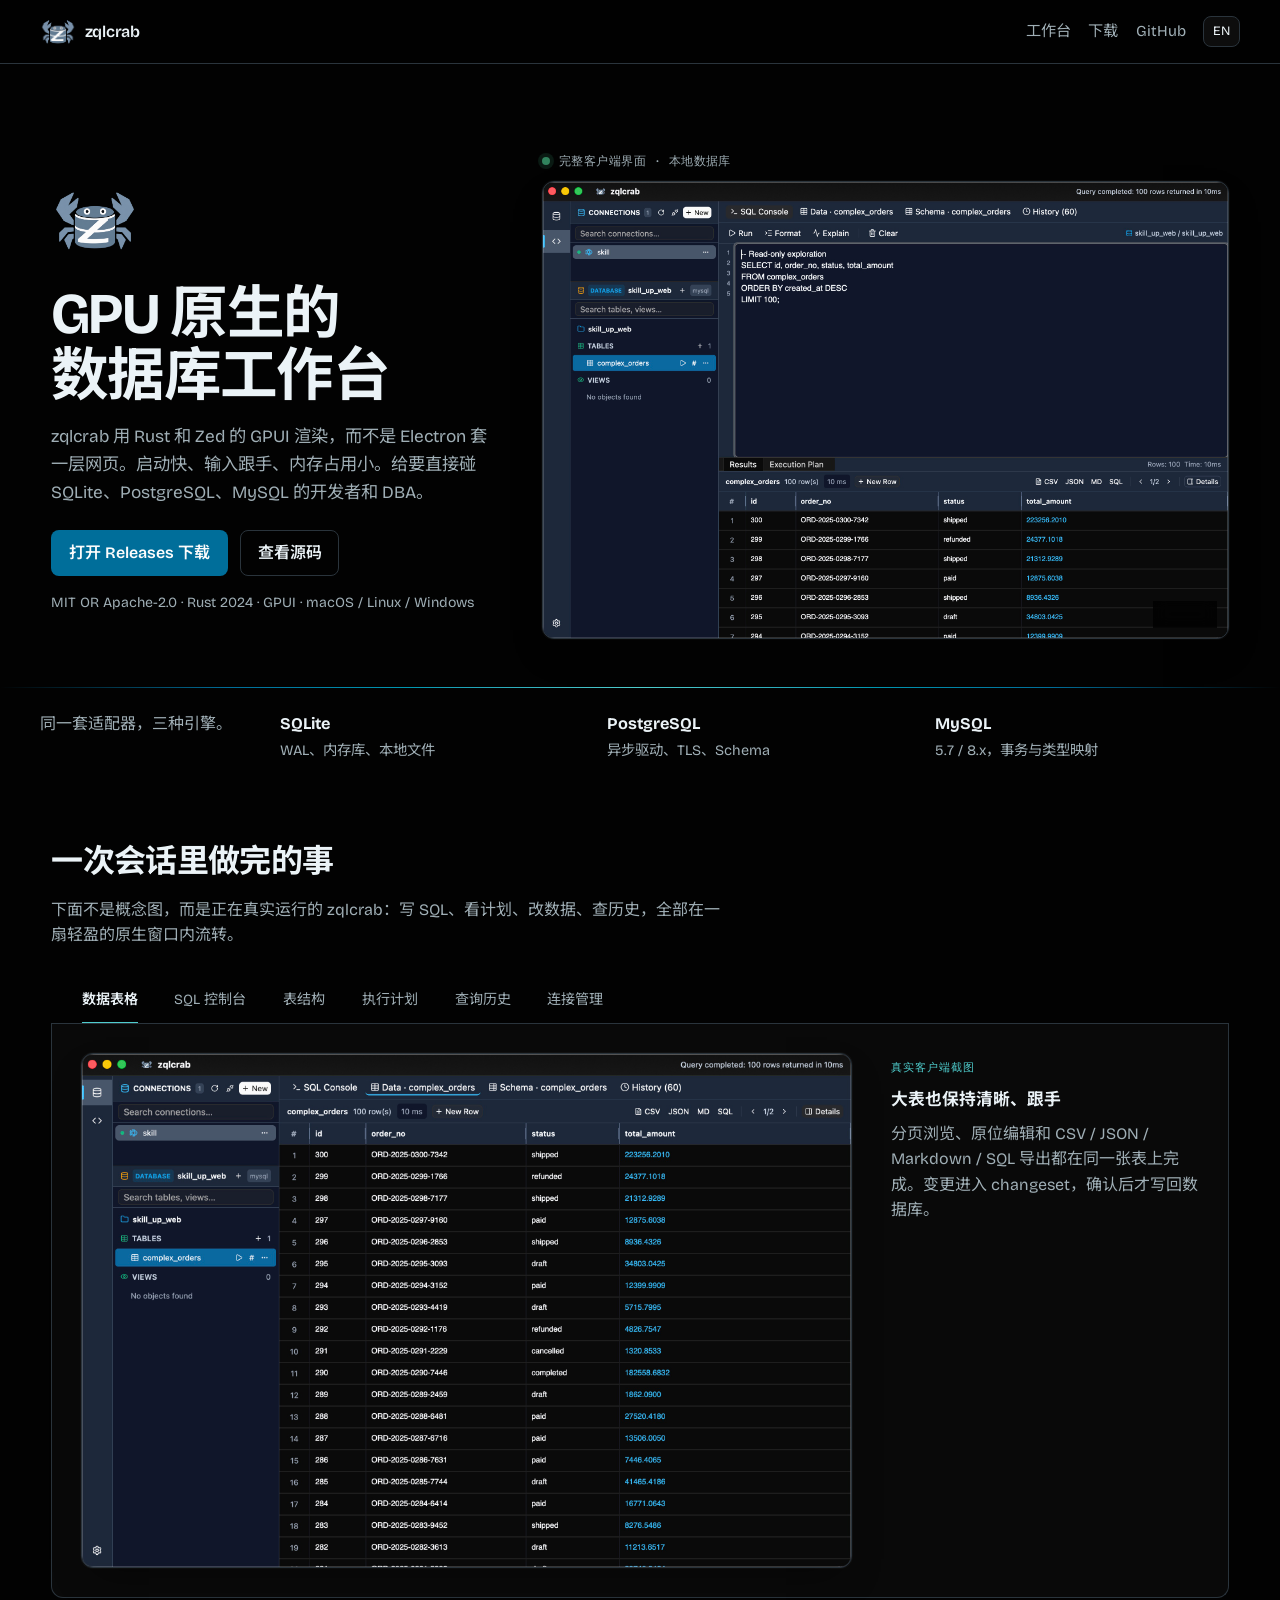
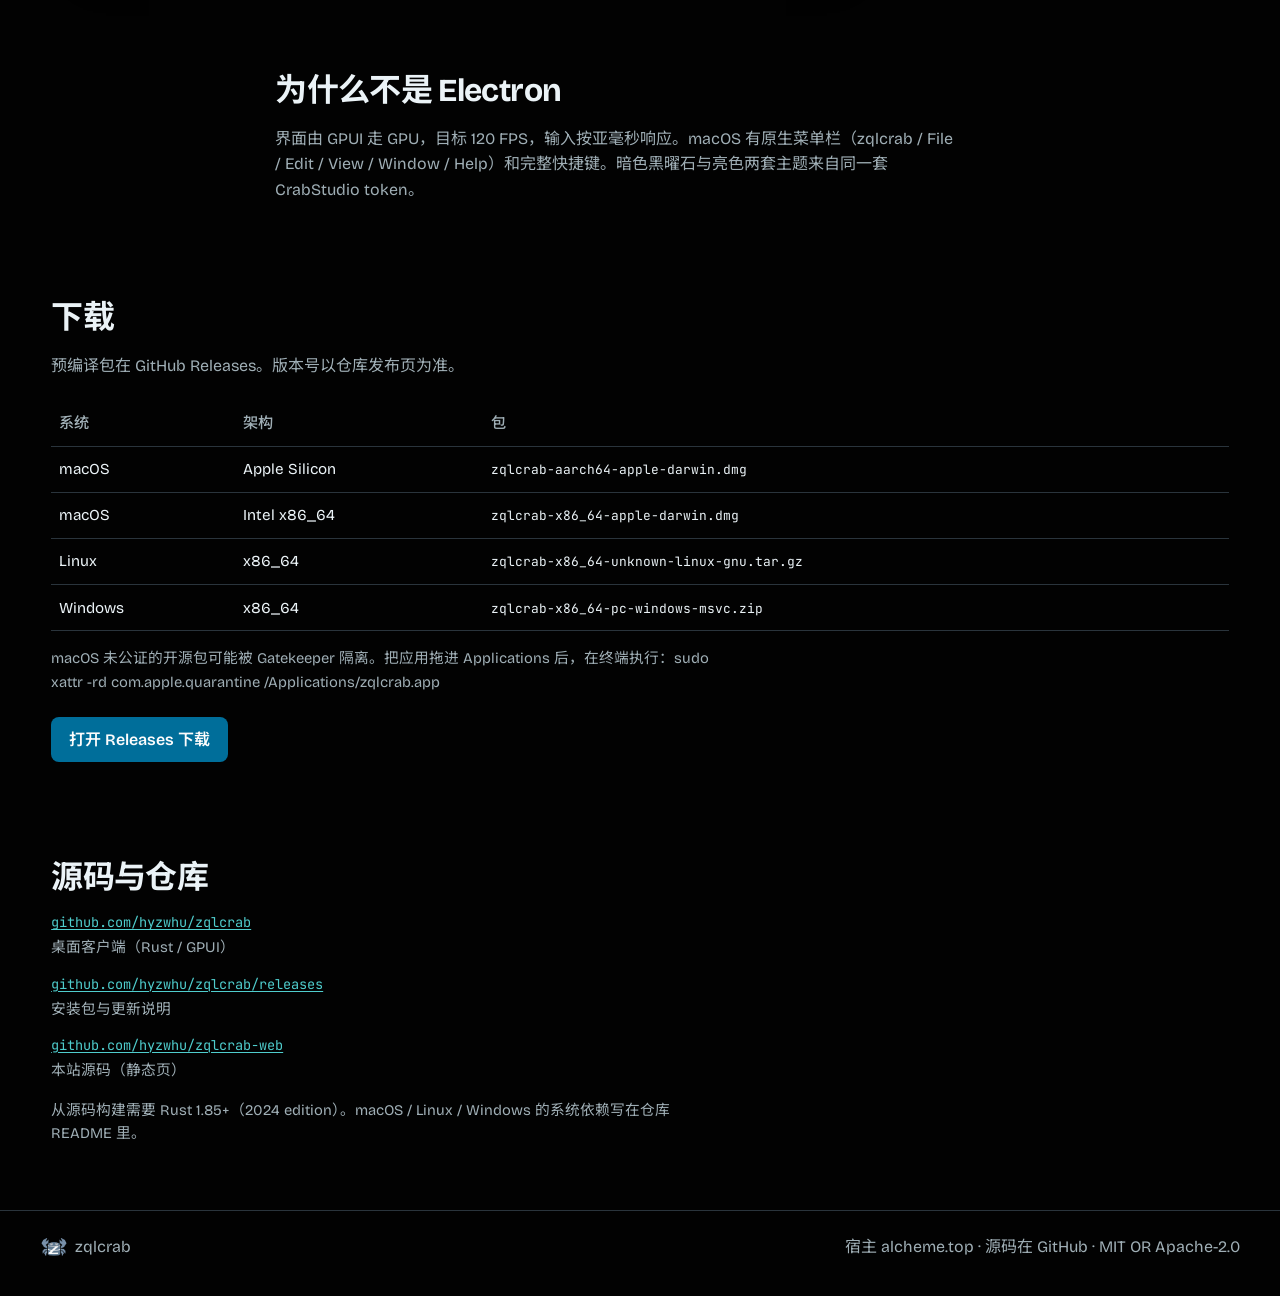
==== commit e4ccb404: "feat: update client screenshots and enrich tour showcase - Capture high-resolution screenshots direc" ====
--- a/index.html
+++ b/index.html
@@ -75,18 +75,18 @@
           <button
             class="shot-frame hero-shot"
             type="button"
-            data-lightbox="assets/screenshots/zqlcrab-data.jpg"
-            data-caption-key="dataCaption"
-            aria-label="放大查看数据表格截图"
-            data-i18n-aria="zoomData"
+            data-lightbox="assets/screenshots/zqlcrab-hero.jpg"
+            data-caption-key="heroCaption"
+            aria-label="放大查看工作台界面截图"
+            data-i18n-aria="zoomHero"
           >
             <img
-              src="assets/screenshots/zqlcrab-data.jpg"
-              alt="zqlcrab 数据表格完整窗口"
-              width="1152"
-              height="768"
+              src="assets/screenshots/zqlcrab-hero.jpg"
+              alt="zqlcrab SQL 工作台完整窗口"
+              width="1200"
+              height="800"
               fetchpriority="high"
-              data-i18n-alt="dataAlt"
+              data-i18n-alt="heroAlt"
             />
             <span class="zoom-hint" data-i18n="zoomHint">点击放大</span>
           </button>
@@ -117,13 +117,16 @@
             <button type="button" role="tab" id="tab-grid" aria-controls="panel-grid" aria-selected="true" data-panel="grid" data-i18n="tabGrid">数据表格</button>
             <button type="button" role="tab" id="tab-console" aria-controls="panel-console" aria-selected="false" data-panel="console" data-i18n="tabConsole">SQL 控制台</button>
             <button type="button" role="tab" id="tab-schema" aria-controls="panel-schema" aria-selected="false" data-panel="schema" data-i18n="tabSchema">表结构</button>
+            <button type="button" role="tab" id="tab-explain" aria-controls="panel-explain" aria-selected="false" data-panel="explain" data-i18n="tabExplain">执行计划</button>
+            <button type="button" role="tab" id="tab-history" aria-controls="panel-history" aria-selected="false" data-panel="history" data-i18n="tabHistory">查询历史</button>
+            <button type="button" role="tab" id="tab-connect" aria-controls="panel-connect" aria-selected="false" data-panel="connect" data-i18n="tabConnect">连接管理</button>
           </div>
 
           <div class="tour-stage">
             <div class="panel on" id="panel-grid" role="tabpanel" aria-labelledby="tab-grid">
               <div class="shot-layout">
                 <button class="shot-frame" type="button" data-lightbox="assets/screenshots/zqlcrab-data.jpg" data-caption-key="dataCaption" aria-label="放大查看数据表格截图" data-i18n-aria="zoomData">
-                  <img src="assets/screenshots/zqlcrab-data.jpg" alt="zqlcrab 数据表格完整窗口" width="1152" height="768" loading="lazy" data-i18n-alt="dataAlt" />
+                  <img src="assets/screenshots/zqlcrab-data.jpg" alt="zqlcrab 数据表格完整窗口" width="1200" height="800" loading="lazy" data-i18n-alt="dataAlt" />
                 </button>
                 <div class="copy">
                   <p class="capture-kicker" data-i18n="realCapture">REAL CLIENT CAPTURE</p>
@@ -136,7 +139,7 @@
             <div class="panel" id="panel-console" role="tabpanel" aria-labelledby="tab-console" hidden>
               <div class="shot-layout">
                 <button class="shot-frame" type="button" data-lightbox="assets/screenshots/zqlcrab-sql.jpg" data-caption-key="sqlCaption" aria-label="放大查看 SQL 控制台截图" data-i18n-aria="zoomSql">
-                  <img src="assets/screenshots/zqlcrab-sql.jpg" alt="zqlcrab SQL 控制台完整窗口" width="1152" height="768" loading="lazy" data-i18n-alt="sqlAlt" />
+                  <img src="assets/screenshots/zqlcrab-sql.jpg" alt="zqlcrab SQL 控制台完整窗口" width="1200" height="800" loading="lazy" data-i18n-alt="sqlAlt" />
                 </button>
                 <div class="copy">
                   <p class="capture-kicker" data-i18n="realCapture">REAL CLIENT CAPTURE</p>
@@ -149,12 +152,51 @@
             <div class="panel" id="panel-schema" role="tabpanel" aria-labelledby="tab-schema" hidden>
               <div class="shot-layout">
                 <button class="shot-frame" type="button" data-lightbox="assets/screenshots/zqlcrab-schema.jpg" data-caption-key="schemaCaption" aria-label="放大查看表结构截图" data-i18n-aria="zoomSchema">
-                  <img src="assets/screenshots/zqlcrab-schema.jpg" alt="zqlcrab 表结构完整窗口" width="1152" height="768" loading="lazy" data-i18n-alt="schemaAlt" />
+                  <img src="assets/screenshots/zqlcrab-schema.jpg" alt="zqlcrab 表结构完整窗口" width="1200" height="800" loading="lazy" data-i18n-alt="schemaAlt" />
                 </button>
                 <div class="copy">
                   <p class="capture-kicker" data-i18n="realCapture">REAL CLIENT CAPTURE</p>
                   <h3 data-i18n="schemaH">类型、约束、索引一眼看清</h3>
                   <p data-i18n="schemaP">从列类型、空值、主键和默认值，到多列索引与方言 DDL，结构设计与真实数据库保持在同一个上下文里。</p>
+                </div>
+              </div>
+            </div>
+
+            <div class="panel" id="panel-explain" role="tabpanel" aria-labelledby="tab-explain" hidden>
+              <div class="shot-layout">
+                <button class="shot-frame" type="button" data-lightbox="assets/screenshots/zqlcrab-explain.jpg" data-caption-key="explainCaption" aria-label="放大查看执行计划截图" data-i18n-aria="zoomExplain">
+                  <img src="assets/screenshots/zqlcrab-explain.jpg" alt="zqlcrab SQL Explain 执行计划" width="1200" height="800" loading="lazy" data-i18n-alt="explainAlt" />
+                </button>
+                <div class="copy">
+                  <p class="capture-kicker" data-i18n="realCapture">REAL CLIENT CAPTURE</p>
+                  <h3 data-i18n="explainH">节点树形 Explain 分析</h3>
+                  <p data-i18n="explainP">一键查看查询计划树、预估代价与最耗时步骤，直观识别全表扫描与性能瓶颈。</p>
+                </div>
+              </div>
+            </div>
+
+            <div class="panel" id="panel-history" role="tabpanel" aria-labelledby="tab-history" hidden>
+              <div class="shot-layout">
+                <button class="shot-frame" type="button" data-lightbox="assets/screenshots/zqlcrab-history.jpg" data-caption-key="historyCaption" aria-label="放大查看查询历史截图" data-i18n-aria="zoomHistory">
+                  <img src="assets/screenshots/zqlcrab-history.jpg" alt="zqlcrab 查询执行历史" width="1200" height="800" loading="lazy" data-i18n-alt="historyAlt" />
+                </button>
+                <div class="copy">
+                  <p class="capture-kicker" data-i18n="realCapture">REAL CLIENT CAPTURE</p>
+                  <h3 data-i18n="histH">完整查询执行足迹</h3>
+                  <p data-i18n="histP">状态状态码、耗时毫秒、影响行数与时间戳清晰留存，随时一键重填或重新运行。</p>
+                </div>
+              </div>
+            </div>
+
+            <div class="panel" id="panel-connect" role="tabpanel" aria-labelledby="tab-connect" hidden>
+              <div class="shot-layout">
+                <button class="shot-frame" type="button" data-lightbox="assets/screenshots/zqlcrab-connection.jpg" data-caption-key="connectCaption" aria-label="放大查看连接管理截图" data-i18n-aria="zoomConnect">
+                  <img src="assets/screenshots/zqlcrab-connection.jpg" alt="zqlcrab 新建连接配置" width="1200" height="800" loading="lazy" data-i18n-alt="connectAlt" />
+                </button>
+                <div class="copy">
+                  <p class="capture-kicker" data-i18n="realCapture">REAL CLIENT CAPTURE</p>
+                  <h3 data-i18n="connectH">安全受控的连接生态</h3>
+                  <p data-i18n="connectP">内置 36 种生态引擎选项，支持一键切换生产只读保护（防止误执行 DROP/DELETE/UPDATE），配置保存在本地。</p>
                 </div>
               </div>
             </div>
--- a/styles.css
+++ b/styles.css
@@ -260,6 +260,8 @@
   color: var(--ink);
   cursor: zoom-in;
   text-align: left;
+  box-shadow: 0 16px 36px -12px rgba(0, 0, 0, 0.45), 0 0 0 1px rgba(255, 255, 255, 0.03);
+  transition: border-color 0.16s ease, transform 0.16s ease, box-shadow 0.16s ease;
 }
 
 .shot-frame::after {
@@ -272,6 +274,8 @@
 
 .shot-frame:hover {
   border-color: var(--steel);
+  transform: translateY(-1px);
+  box-shadow: 0 20px 42px -10px rgba(0, 0, 0, 0.6), 0 0 0 1px color-mix(in oklch, var(--tide) 30%, transparent);
 }
 
 .shot-frame img {
@@ -521,28 +525,44 @@
 .real-tour .tour-tabs {
   margin-bottom: 0;
   padding-left: 0.75rem;
+  padding-right: 0.75rem;
   gap: 0;
   border-bottom: 1px solid var(--border);
+  overflow-x: auto;
+  scrollbar-width: none;
+}
+
+.real-tour .tour-tabs::-webkit-scrollbar {
+  display: none;
 }
 
 .real-tour .tour-tabs button {
   position: relative;
-  padding: 0.7rem 1rem;
+  padding: 0.75rem 1.15rem;
   border: 0;
   border-radius: 0;
+  white-space: nowrap;
+  font-size: 0.88rem;
+  color: var(--muted);
+  transition: color 0.15s ease;
+}
+
+.real-tour .tour-tabs button:hover {
+  color: var(--ink);
 }
 
 .real-tour .tour-tabs button[aria-selected="true"] {
   background: transparent;
   color: var(--ink);
+  font-weight: 600;
 }
 
 .real-tour .tour-tabs button[aria-selected="true"]::after {
   content: "";
   position: absolute;
-  right: 0.8rem;
+  right: 1.15rem;
   bottom: -1px;
-  left: 0.8rem;
+  left: 1.15rem;
   height: 2px;
   background: var(--tide);
 }
@@ -851,12 +871,13 @@
   }
 
   .real-tour .tour-tabs {
-    padding-left: 0;
+    padding-left: 0.5rem;
+    padding-right: 0.5rem;
   }
 
   .real-tour .tour-tabs button {
-    flex: 1;
-    padding-inline: 0.5rem;
+    flex: initial;
+    padding-inline: 0.75rem;
   }
 }
 
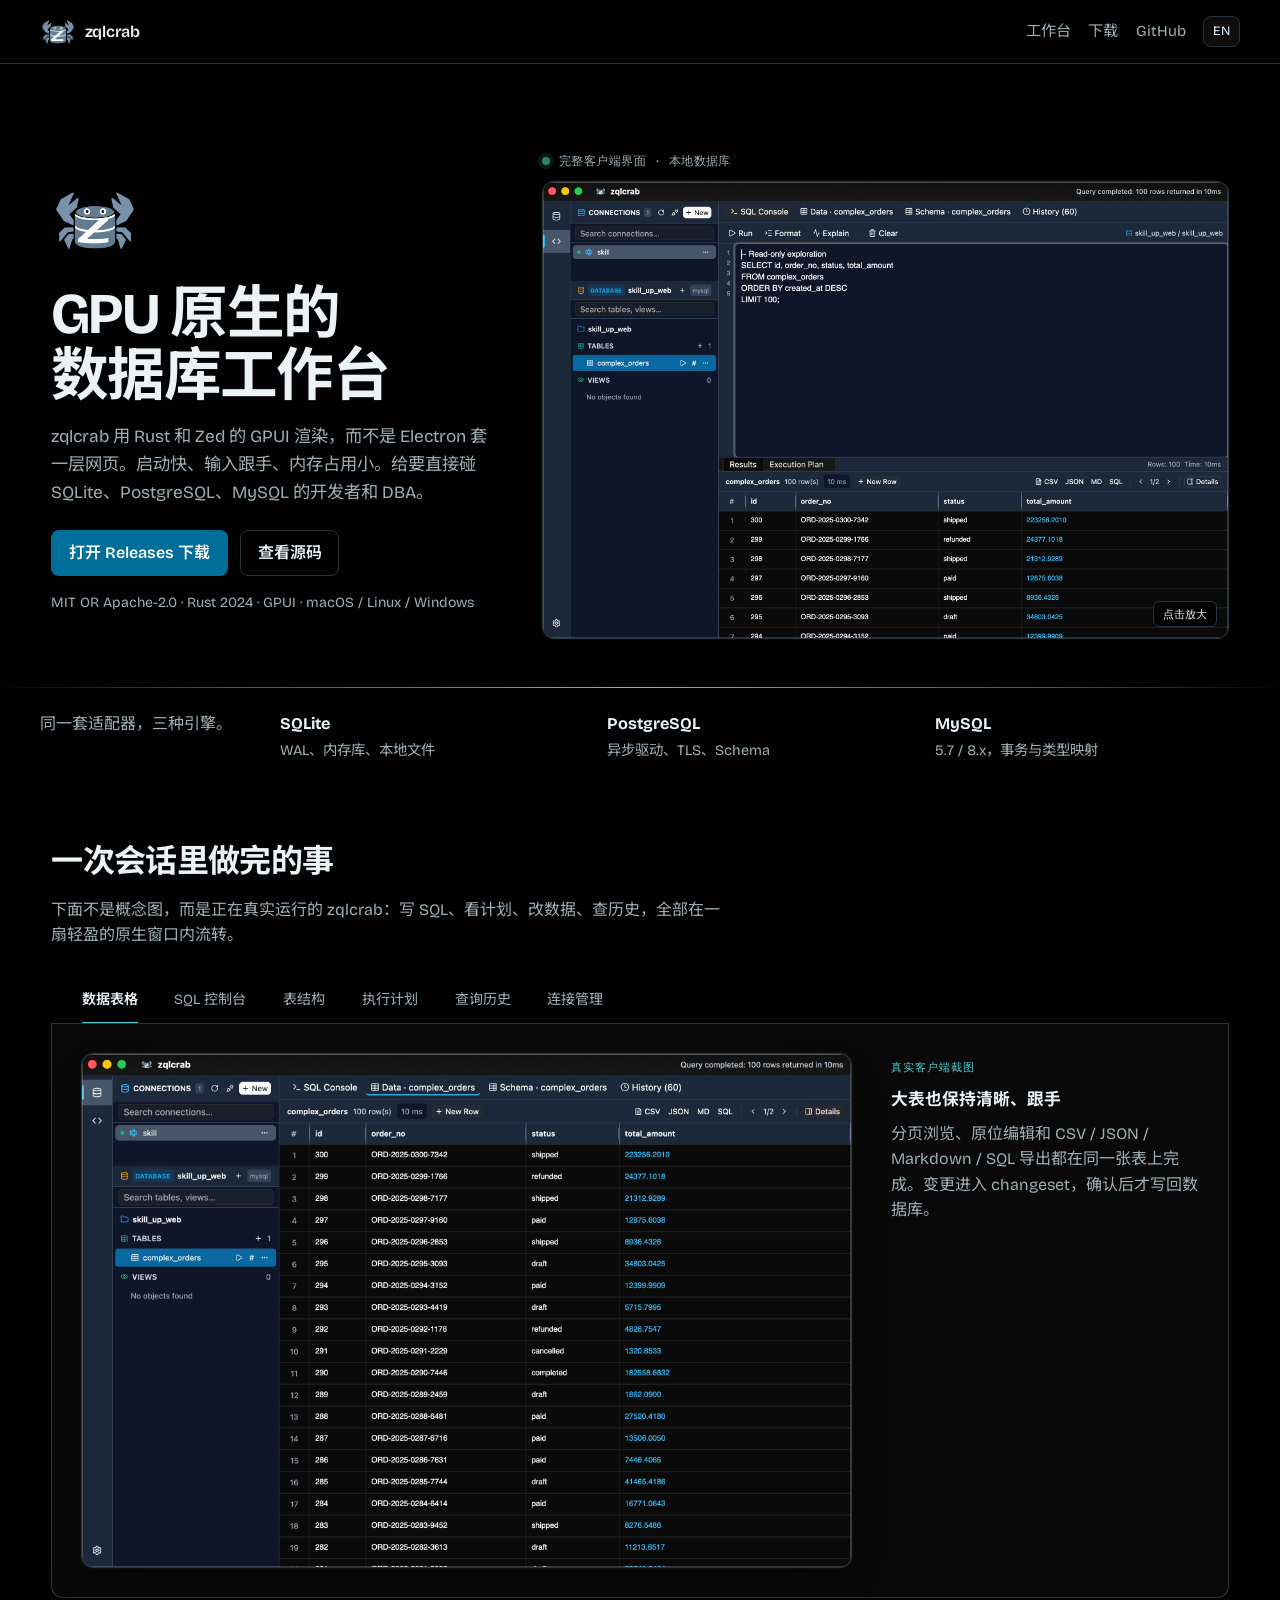
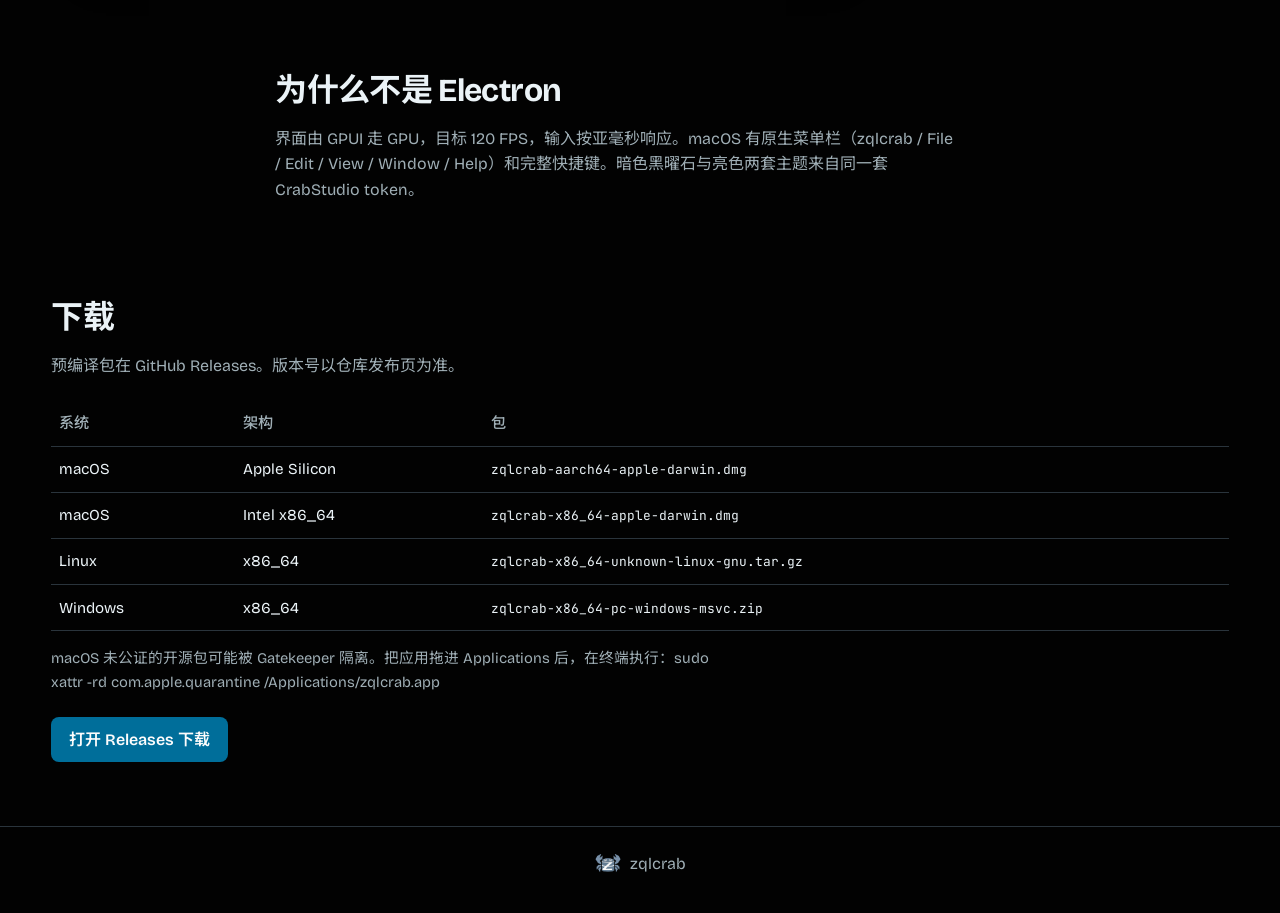
==== commit e764576e: "clean: remove source & repos section and redundant footer text" ====
--- a/index.html
+++ b/index.html
@@ -256,36 +256,12 @@
           <a class="btn primary" href="https://github.com/hyzwhu/zqlcrab/releases" rel="noopener noreferrer" data-i18n="ctaDownload">打开 Releases 下载</a>
         </p>
       </section>
-
-      <section class="source" id="source">
-        <h2 data-i18n="srcTitle">源码与仓库</h2>
-        <ul class="repos">
-          <li>
-            <a href="https://github.com/hyzwhu/zqlcrab" rel="noopener noreferrer">github.com/hyzwhu/zqlcrab</a>
-            <span data-i18n="repoApp">桌面客户端（Rust / GPUI）</span>
-          </li>
-          <li>
-            <a href="https://github.com/hyzwhu/zqlcrab/releases" rel="noopener noreferrer">github.com/hyzwhu/zqlcrab/releases</a>
-            <span data-i18n="repoRel">安装包与更新说明</span>
-          </li>
-          <li>
-            <a href="https://github.com/hyzwhu/zqlcrab-web" rel="noopener noreferrer">github.com/hyzwhu/zqlcrab-web</a>
-            <span data-i18n="repoWeb">本站源码（静态页）</span>
-          </li>
-        </ul>
-        <p class="note" data-i18n="srcNote">
-          从源码构建需要 Rust 1.85+（2024 edition）。macOS / Linux / Windows 的系统依赖写在仓库 README 里。
-        </p>
-      </section>
     </main>
 
     <footer>
       <p>
         <img src="assets/logo.png" alt="" width="28" height="28" />
         zqlcrab
-      </p>
-      <p>
-        <span data-i18n="footer">宿主 alcheme.top · 源码在 GitHub · MIT OR Apache-2.0</span>
       </p>
     </footer>
 
--- a/styles.css
+++ b/styles.css
@@ -797,10 +797,8 @@
   border-top: 1px solid var(--border);
   color: var(--muted);
   display: flex;
-  flex-wrap: wrap;
-  gap: 0.6rem 1.5rem;
   align-items: center;
-  justify-content: space-between;
+  justify-content: center;
 }
 
 footer p {
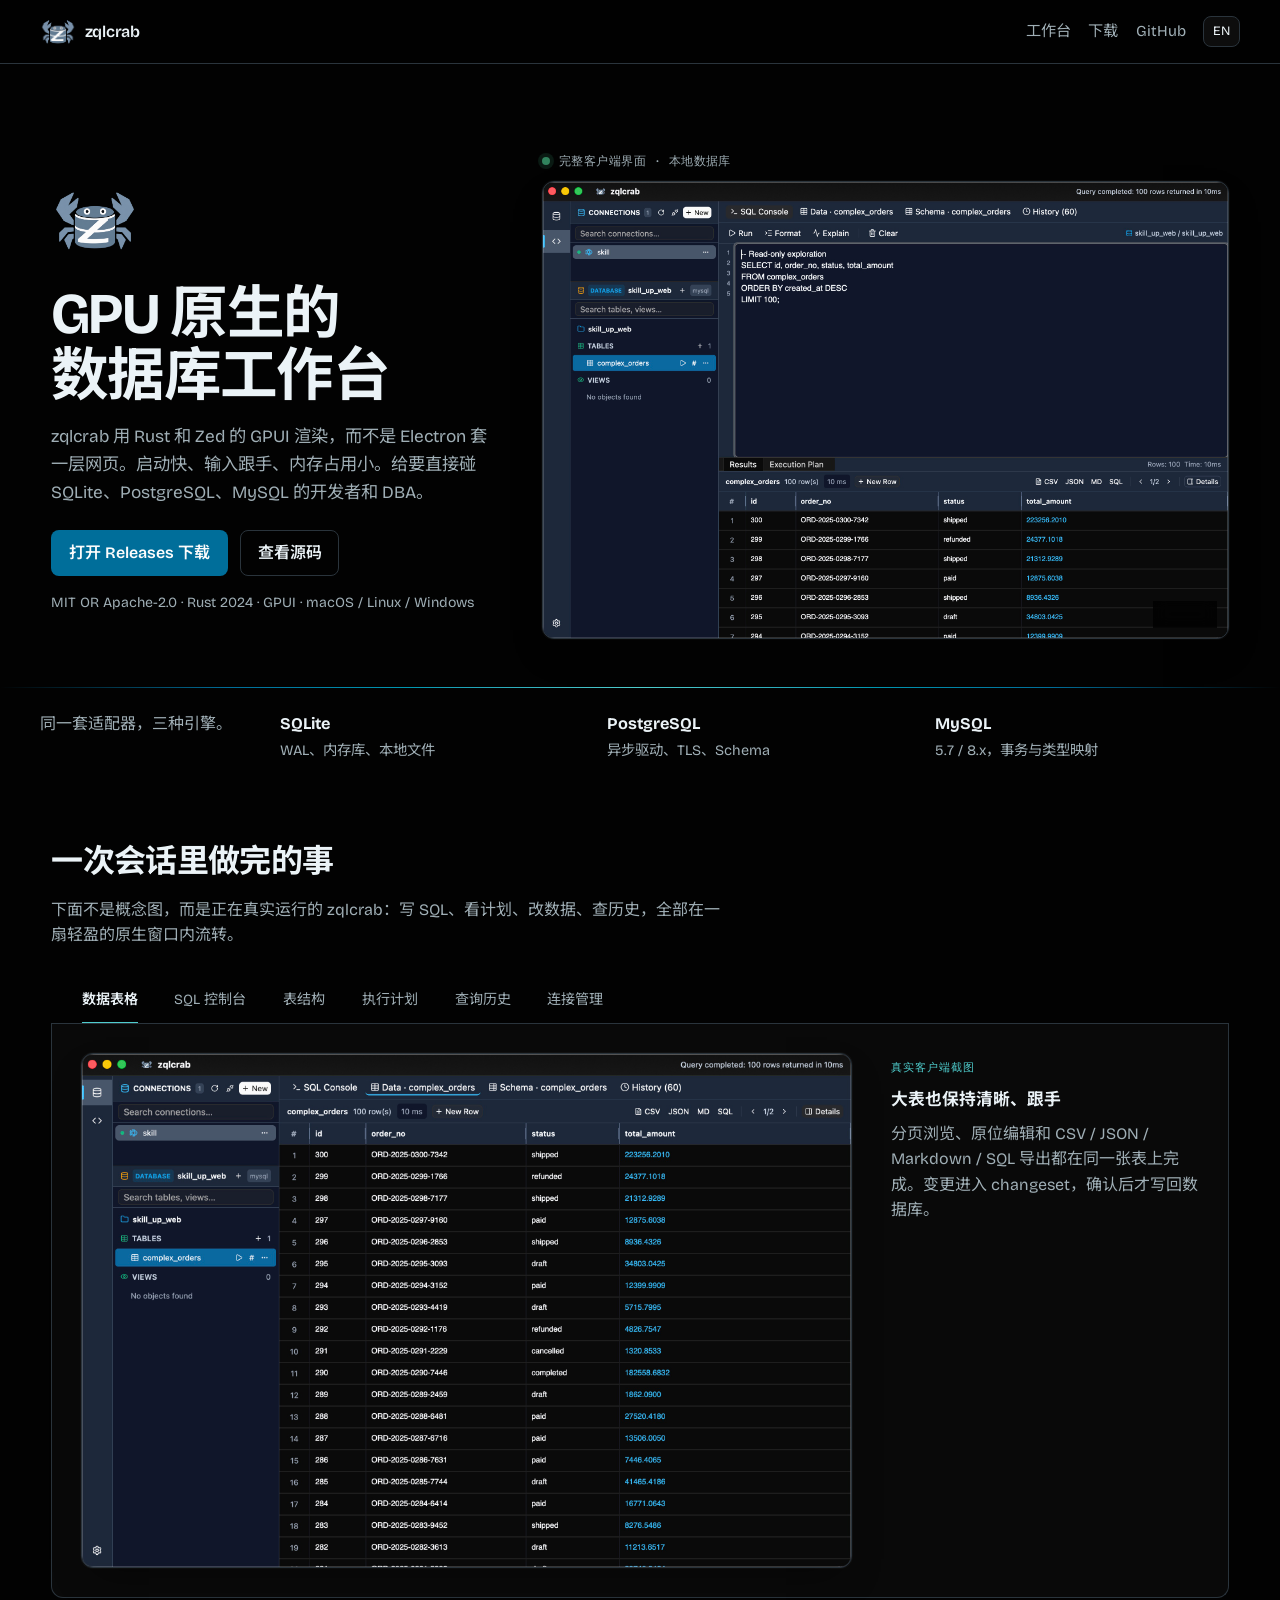
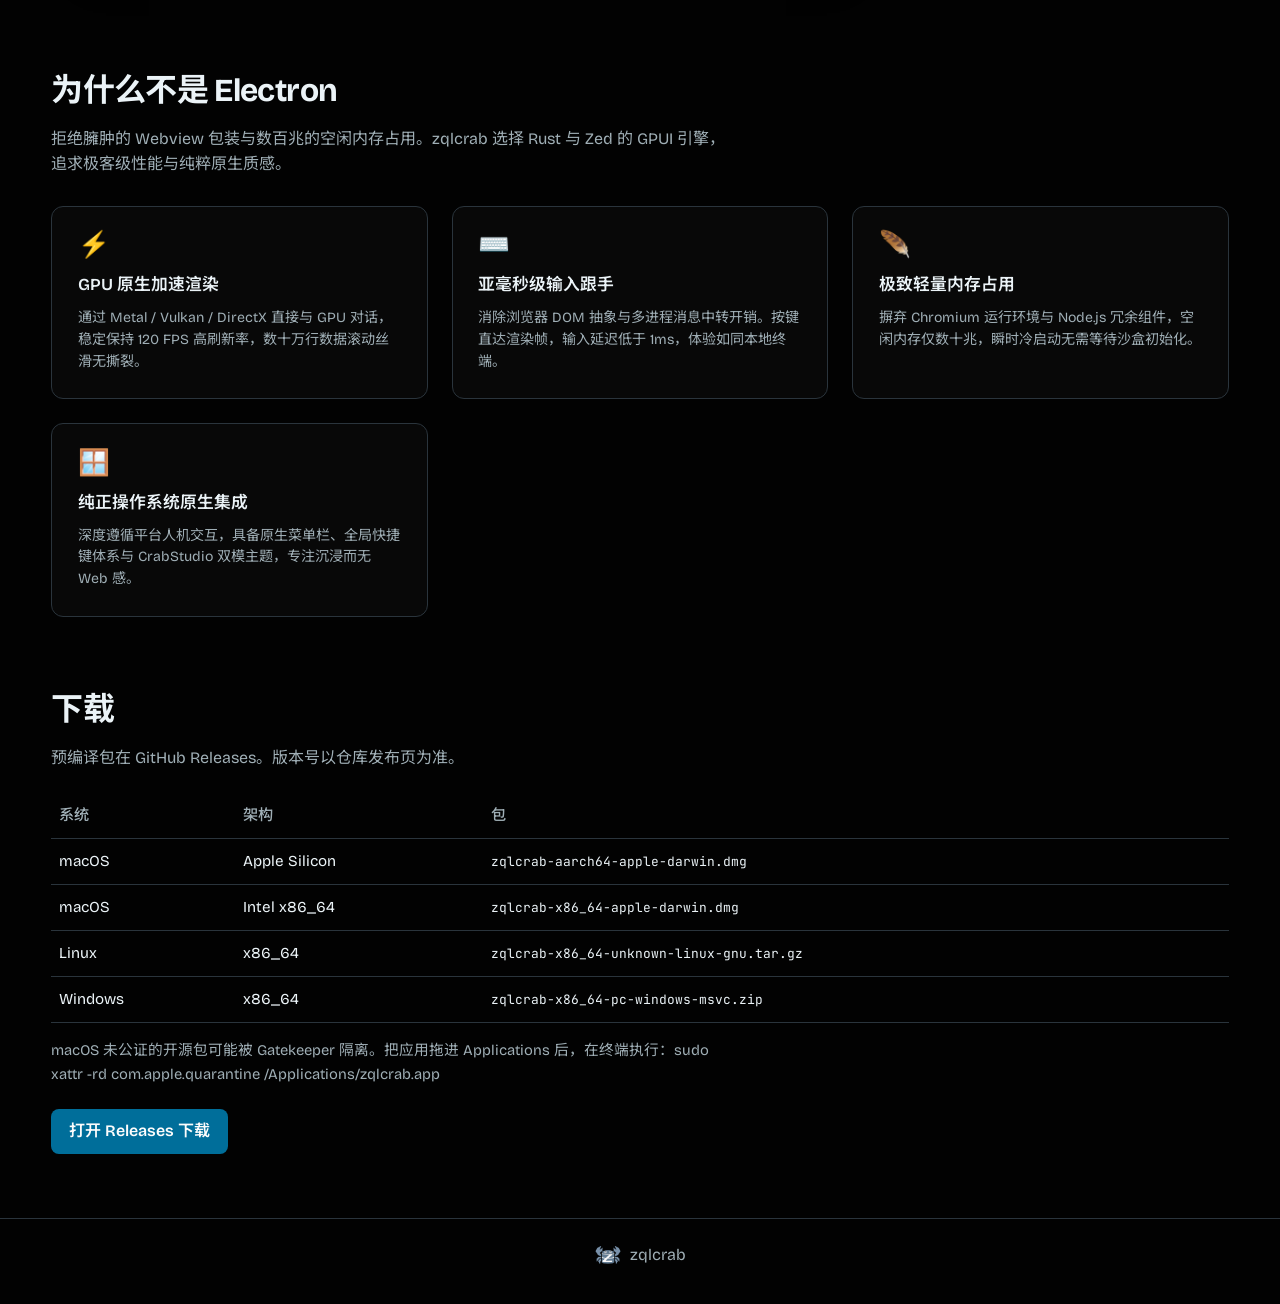
==== commit 24c09251: "feat: redesign 'Why not Electron' section with feature cards and icons - Transform single paragraph " ====
--- a/index.html
+++ b/index.html
@@ -204,11 +204,39 @@
         </div>
       </section>
 
-      <section class="native">
-        <h2 data-i18n="nativeTitle">为什么不是 Electron</h2>
-        <p data-i18n="nativeP">
-          界面由 GPUI 走 GPU，目标 120 FPS，输入按亚毫秒响应。macOS 有原生菜单栏（zqlcrab / File / Edit / View / Window / Help）和完整快捷键。暗色黑曜石与亮色两套主题来自同一套 CrabStudio token。
-        </p>
+      <section class="native" id="native">
+        <header class="section-head">
+          <h2 data-i18n="nativeTitle">为什么不是 Electron</h2>
+          <p data-i18n="nativeLede">
+            拒绝臃肿的 Webview 包装与数百兆的空闲内存占用。zqlcrab 选择 Rust 与 Zed 的 GPUI 引擎，追求极客级性能与纯粹原生质感。
+          </p>
+        </header>
+
+        <div class="native-grid">
+          <div class="native-card">
+            <div class="native-icon">⚡</div>
+            <h3 data-i18n="nativeCard1H">GPU 原生加速渲染</h3>
+            <p data-i18n="nativeCard1P">通过 Metal / Vulkan / DirectX 直接与 GPU 对话，稳定保持 120 FPS 高刷新率，数十万行数据滚动丝滑无撕裂。</p>
+          </div>
+
+          <div class="native-card">
+            <div class="native-icon">⌨️</div>
+            <h3 data-i18n="nativeCard2H">亚毫秒级输入跟手</h3>
+            <p data-i18n="nativeCard2P">消除浏览器 DOM 抽象与多进程消息中转开销。按键直达渲染帧，输入延迟低于 1ms，体验如同本地终端。</p>
+          </div>
+
+          <div class="native-card">
+            <div class="native-icon">🪶</div>
+            <h3 data-i18n="nativeCard3H">极致轻量内存占用</h3>
+            <p data-i18n="nativeCard3P">摒弃 Chromium 运行环境与 Node.js 冗余组件，空闲内存仅数十兆，瞬时冷启动无需等待沙盒初始化。</p>
+          </div>
+
+          <div class="native-card">
+            <div class="native-icon">🪟</div>
+            <h3 data-i18n="nativeCard4H">纯正操作系统原生集成</h3>
+            <p data-i18n="nativeCard4P">深度遵循平台人机交互，具备原生菜单栏、全局快捷键体系与 CrabStudio 双模主题，专注沉浸而无 Web 感。</p>
+          </div>
+        </div>
       </section>
 
       <section class="download" id="download">
--- a/styles.css
+++ b/styles.css
@@ -735,7 +735,49 @@
 }
 
 .native {
-  max-width: 52rem;
+  width: min(100%, 92rem);
+  margin-inline: auto;
+}
+
+.native-grid {
+  display: grid;
+  grid-template-columns: repeat(auto-fit, minmax(18rem, 1fr));
+  gap: clamp(1rem, 2.5vw, 1.5rem);
+  margin-top: 1.8rem;
+}
+
+.native-card {
+  padding: clamp(1.2rem, 2.5vw, 1.6rem);
+  border: 1px solid var(--border);
+  border-radius: 12px;
+  background: color-mix(in oklch, var(--surface) 65%, var(--bg));
+  transition: border-color 0.16s ease, transform 0.16s ease, box-shadow 0.16s ease;
+}
+
+.native-card:hover {
+  border-color: var(--steel);
+  transform: translateY(-2px);
+  box-shadow: 0 12px 28px -8px rgba(0, 0, 0, 0.45);
+}
+
+.native-icon {
+  font-size: 1.6rem;
+  line-height: 1;
+  margin-bottom: 0.9rem;
+}
+
+.native-card h3 {
+  margin: 0 0 0.5rem;
+  font-size: 1.05rem;
+  font-weight: 600;
+  color: var(--ink);
+}
+
+.native-card p {
+  margin: 0;
+  font-size: 0.88rem;
+  line-height: 1.55;
+  color: var(--muted);
 }
 
 .download table {
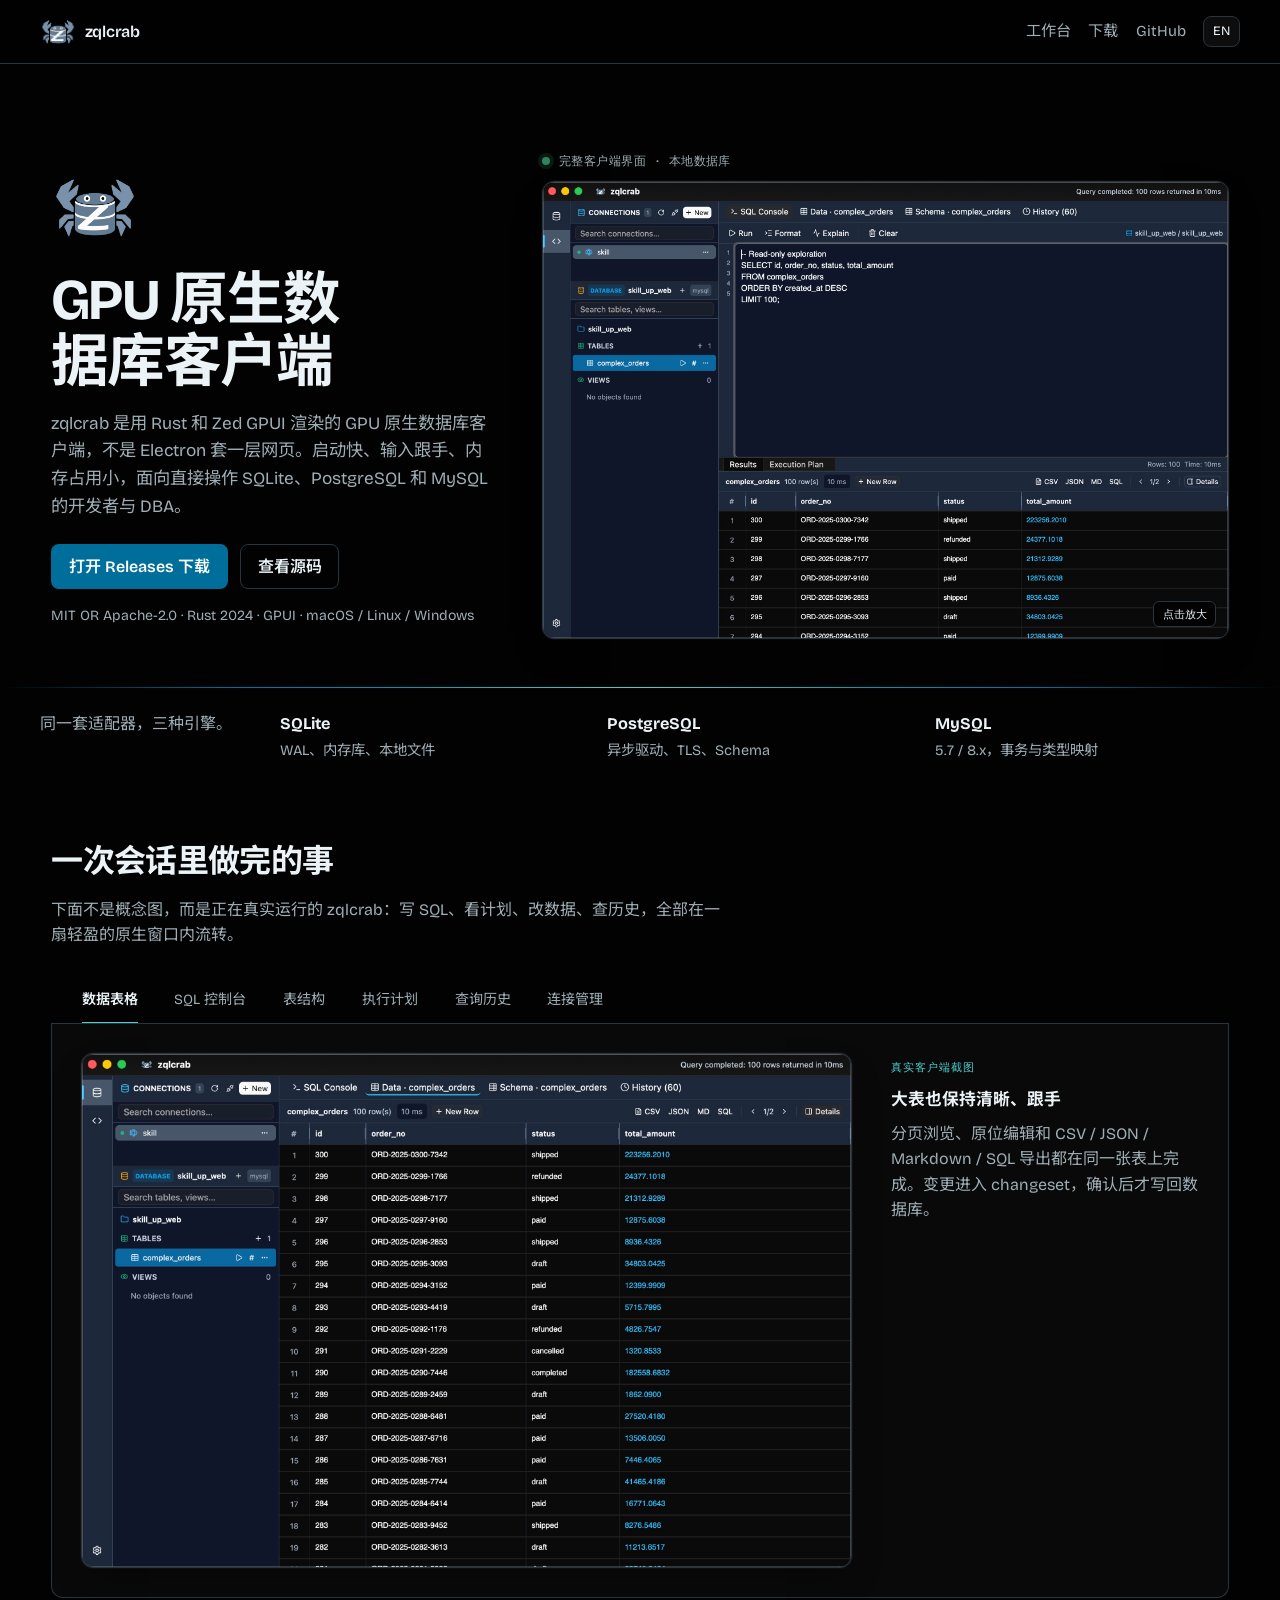
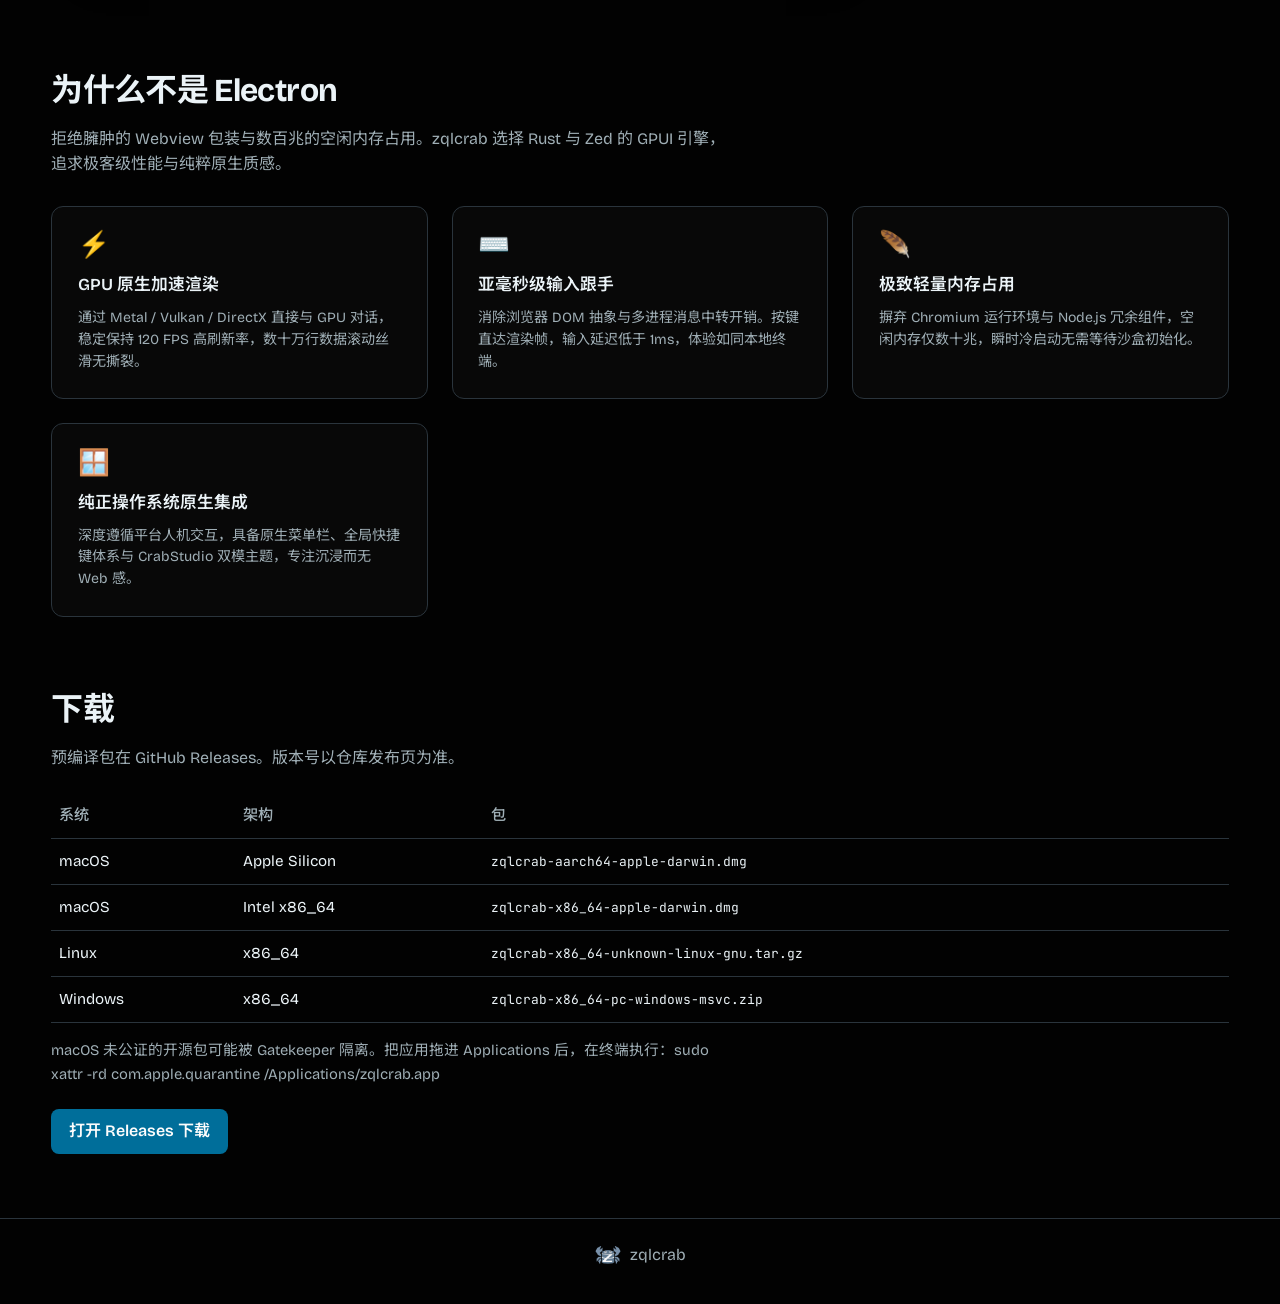
==== commit a068df18: "feat: strengthen Google SEO metadata" ====
--- a/index.html
+++ b/index.html
@@ -3,20 +3,28 @@
   <head>
     <meta charset="utf-8" />
     <meta name="viewport" content="width=device-width, initial-scale=1" />
-    <title>zqlcrab — GPU 原生数据库客户端</title>
+    <title>zqlcrab GPU 原生数据库客户端｜Rust GPUI 高性能 SQL 工作台，支持三大数据库</title>
     <meta
       name="description"
-      content="zqlcrab 是用 Rust 与 GPUI 打造的 GPU 加速数据库桌面客户端。连接 SQLite、PostgreSQL、MySQL，无 Electron、无 Webview。"
+      content="zqlcrab 是用 Rust 与 GPUI 打造的 GPU 原生数据库客户端，支持 SQLite、PostgreSQL、MySQL。无 Electron、无 WebView，启动快、输入跟手、内存占用小。"
     />
-    <link rel="canonical" href="https://alcheme.top/" />
-    <meta property="og:title" content="zqlcrab — GPU 原生数据库客户端" />
+    <meta name="robots" content="index, follow, max-image-preview:large, max-snippet:-1, max-video-preview:-1" />
+    <meta name="googlebot" content="index, follow" />
+    <link rel="canonical" href="https://zqlcrab.alcheme.top/" />
+    <meta property="og:title" content="zqlcrab GPU 原生数据库客户端" />
     <meta
       property="og:description"
-      content="Rust + GPUI。120 FPS。SQLite / PostgreSQL / MySQL。"
+      content="Rust + GPUI 打造的高性能 SQL 工作台，支持 SQLite、PostgreSQL 和 MySQL。"
     />
-    <meta property="og:url" content="https://alcheme.top/" />
+    <meta property="og:url" content="https://zqlcrab.alcheme.top/" />
     <meta property="og:type" content="website" />
-    <meta property="og:image" content="https://alcheme.top/assets/logo.png" />
+    <meta property="og:image" content="https://zqlcrab.alcheme.top/assets/logo.png" />
+    <meta property="og:image:alt" content="zqlcrab GPU 原生数据库客户端标志" />
+    <meta property="og:locale" content="zh_CN" />
+    <meta name="twitter:card" content="summary_large_image" />
+    <meta name="twitter:title" content="zqlcrab GPU 原生数据库客户端" />
+    <meta name="twitter:description" content="Rust + GPUI 打造的高性能 SQL 工作台。" />
+    <meta name="twitter:image" content="https://zqlcrab.alcheme.top/assets/logo.png" />
     <meta name="theme-color" content="#0a0a0a" />
     <link rel="icon" href="assets/favicon-32.png" type="image/png" />
     <link rel="apple-touch-icon" href="assets/apple-touch-icon.png" />
@@ -27,6 +35,26 @@
       rel="stylesheet"
     />
     <link rel="stylesheet" href="styles.css" />
+    <script type="application/ld+json">
+      {
+        "@context": "https://schema.org",
+        "@type": "SoftwareApplication",
+        "name": "zqlcrab",
+        "url": "https://zqlcrab.alcheme.top/",
+        "image": "https://zqlcrab.alcheme.top/assets/logo.png",
+        "description": "Rust 与 GPUI 打造的 GPU 原生数据库客户端，支持 SQLite、PostgreSQL 和 MySQL。",
+        "applicationCategory": "DeveloperApplication",
+        "operatingSystem": "macOS, Linux, Windows",
+        "softwareRequirements": "SQLite, PostgreSQL or MySQL",
+        "downloadUrl": "https://github.com/hyzwhu/zqlcrab/releases",
+        "license": "https://github.com/hyzwhu/zqlcrab",
+        "offers": {
+          "@type": "Offer",
+          "price": "0",
+          "priceCurrency": "USD"
+        }
+      }
+    </script>
   </head>
   <body>
     <a class="skip" href="#main" data-i18n="skip">跳到正文</a>
@@ -52,9 +80,9 @@
           <p class="mark">
             <img src="assets/logo.png" alt="zqlcrab crab-and-barrel mark" width="88" height="88" />
           </p>
-          <h1 data-i18n="heroTitle">GPU 原生的数据库工作台</h1>
+          <h1 data-i18n="heroTitle">GPU 原生数据库客户端</h1>
           <p class="lede" data-i18n="heroLede">
-            zqlcrab 用 Rust 和 Zed 的 GPUI 渲染，而不是 Electron 套一层网页。启动快、输入跟手、内存占用小。给要直接碰 SQLite、PostgreSQL、MySQL 的开发者和 DBA。
+            zqlcrab 是用 Rust 和 Zed GPUI 渲染的 GPU 原生数据库客户端，不是 Electron 套一层网页。启动快、输入跟手、内存占用小，面向直接操作 SQLite、PostgreSQL 和 MySQL 的开发者与 DBA。
           </p>
           <div class="cta-row">
             <a class="btn primary" href="https://github.com/hyzwhu/zqlcrab/releases" rel="noopener noreferrer" data-i18n="ctaDownload">打开 Releases 下载</a>
